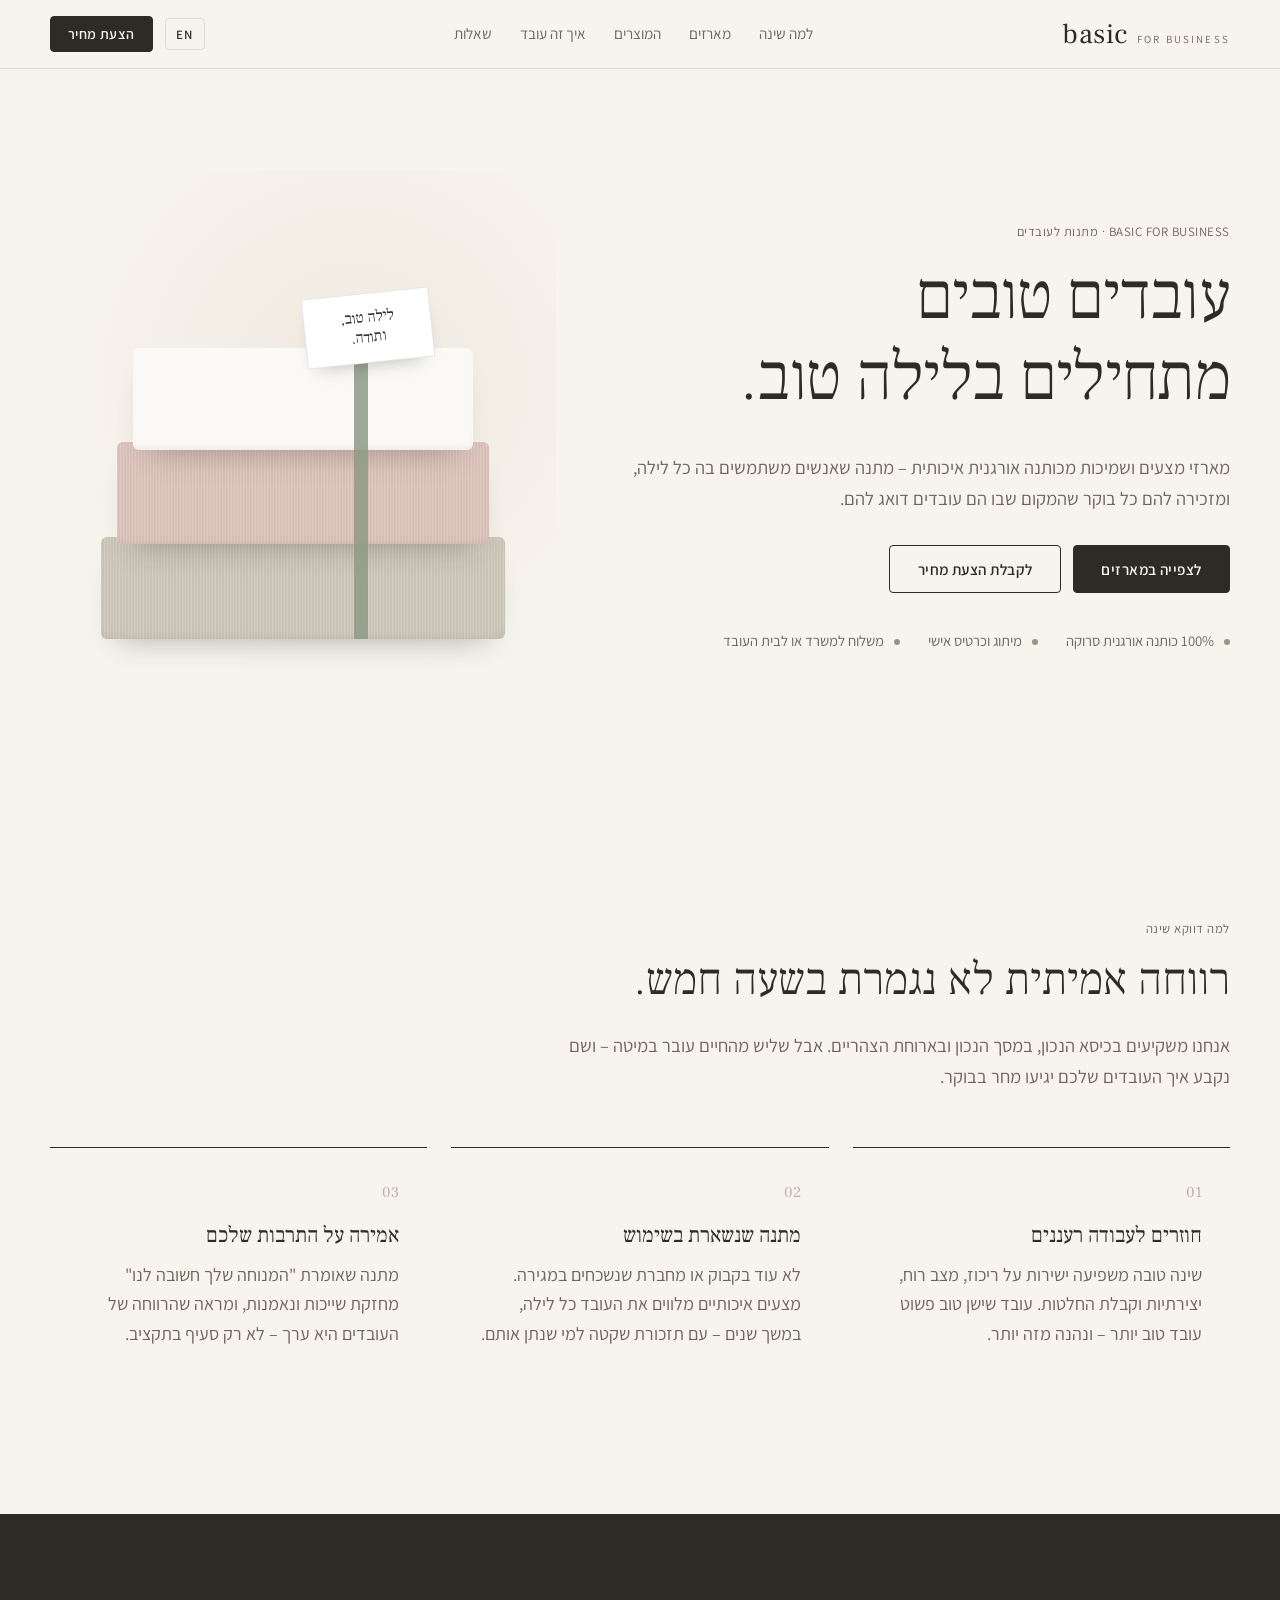
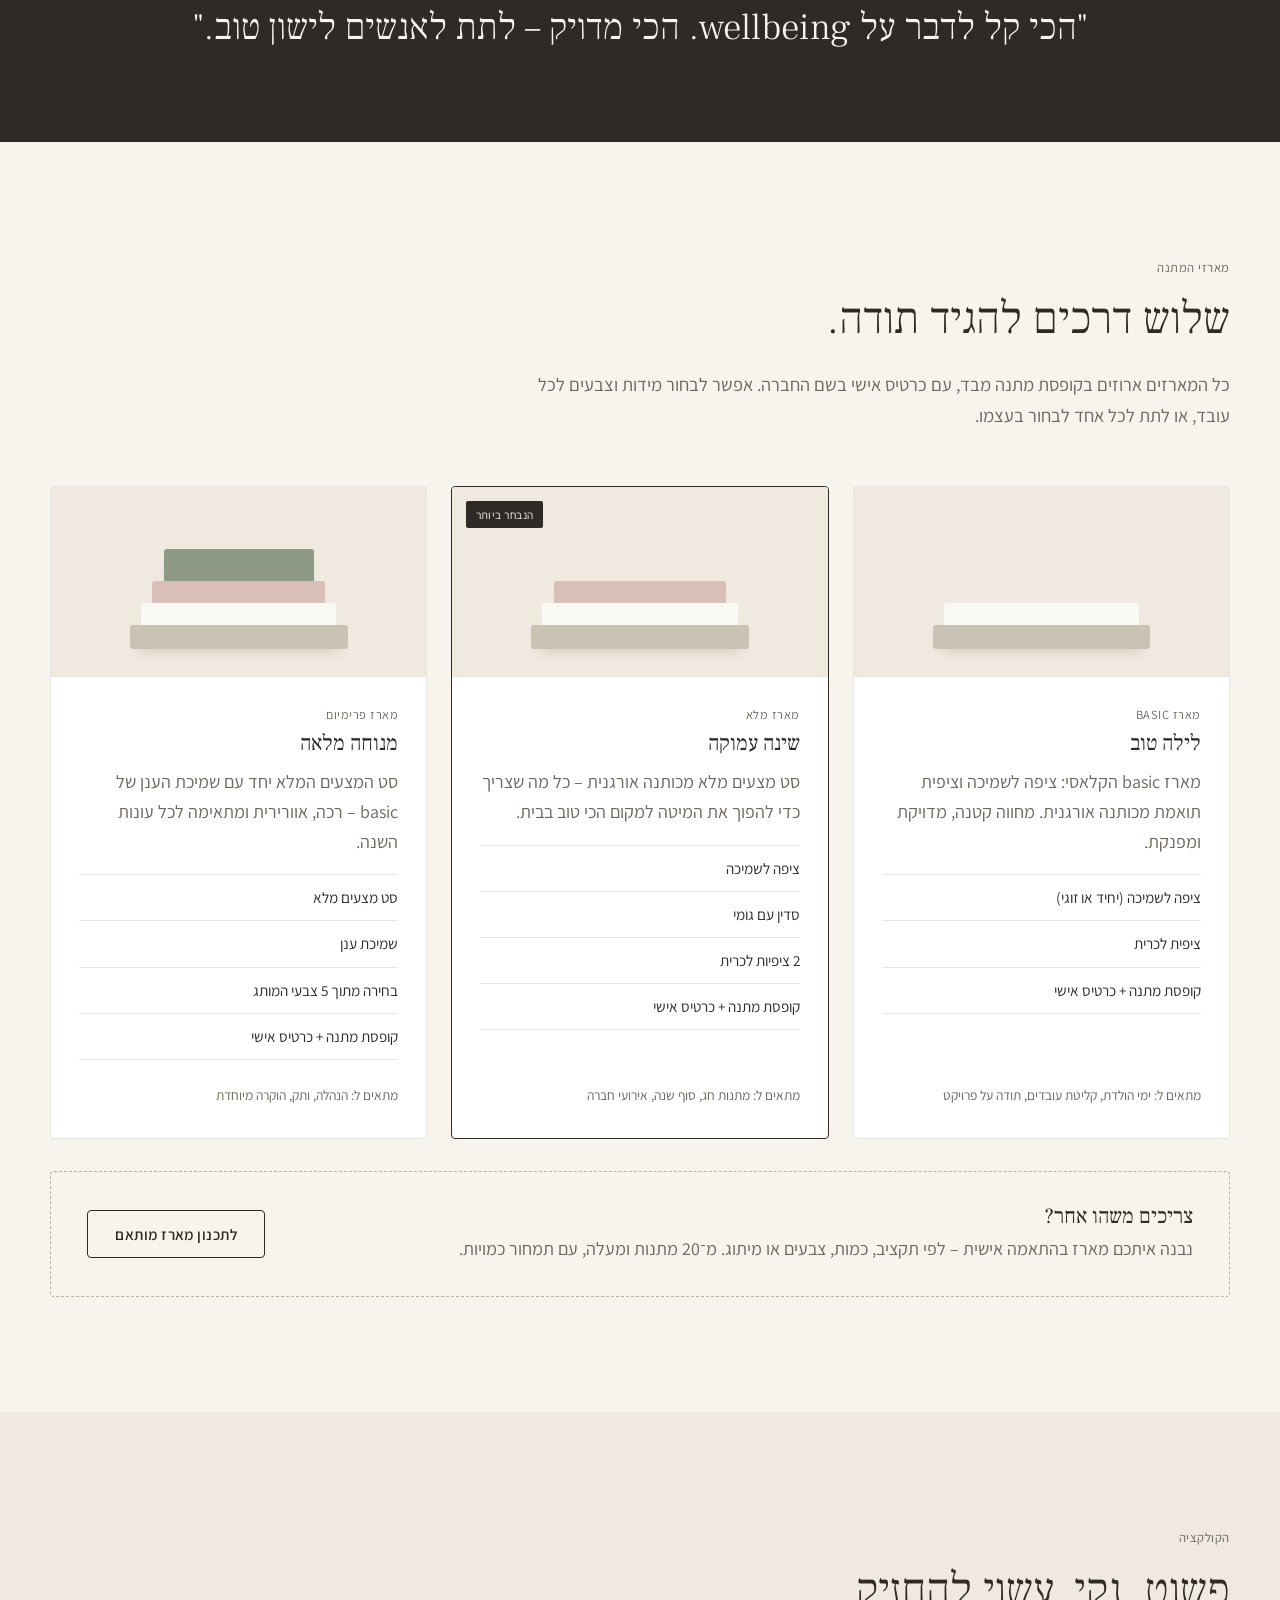
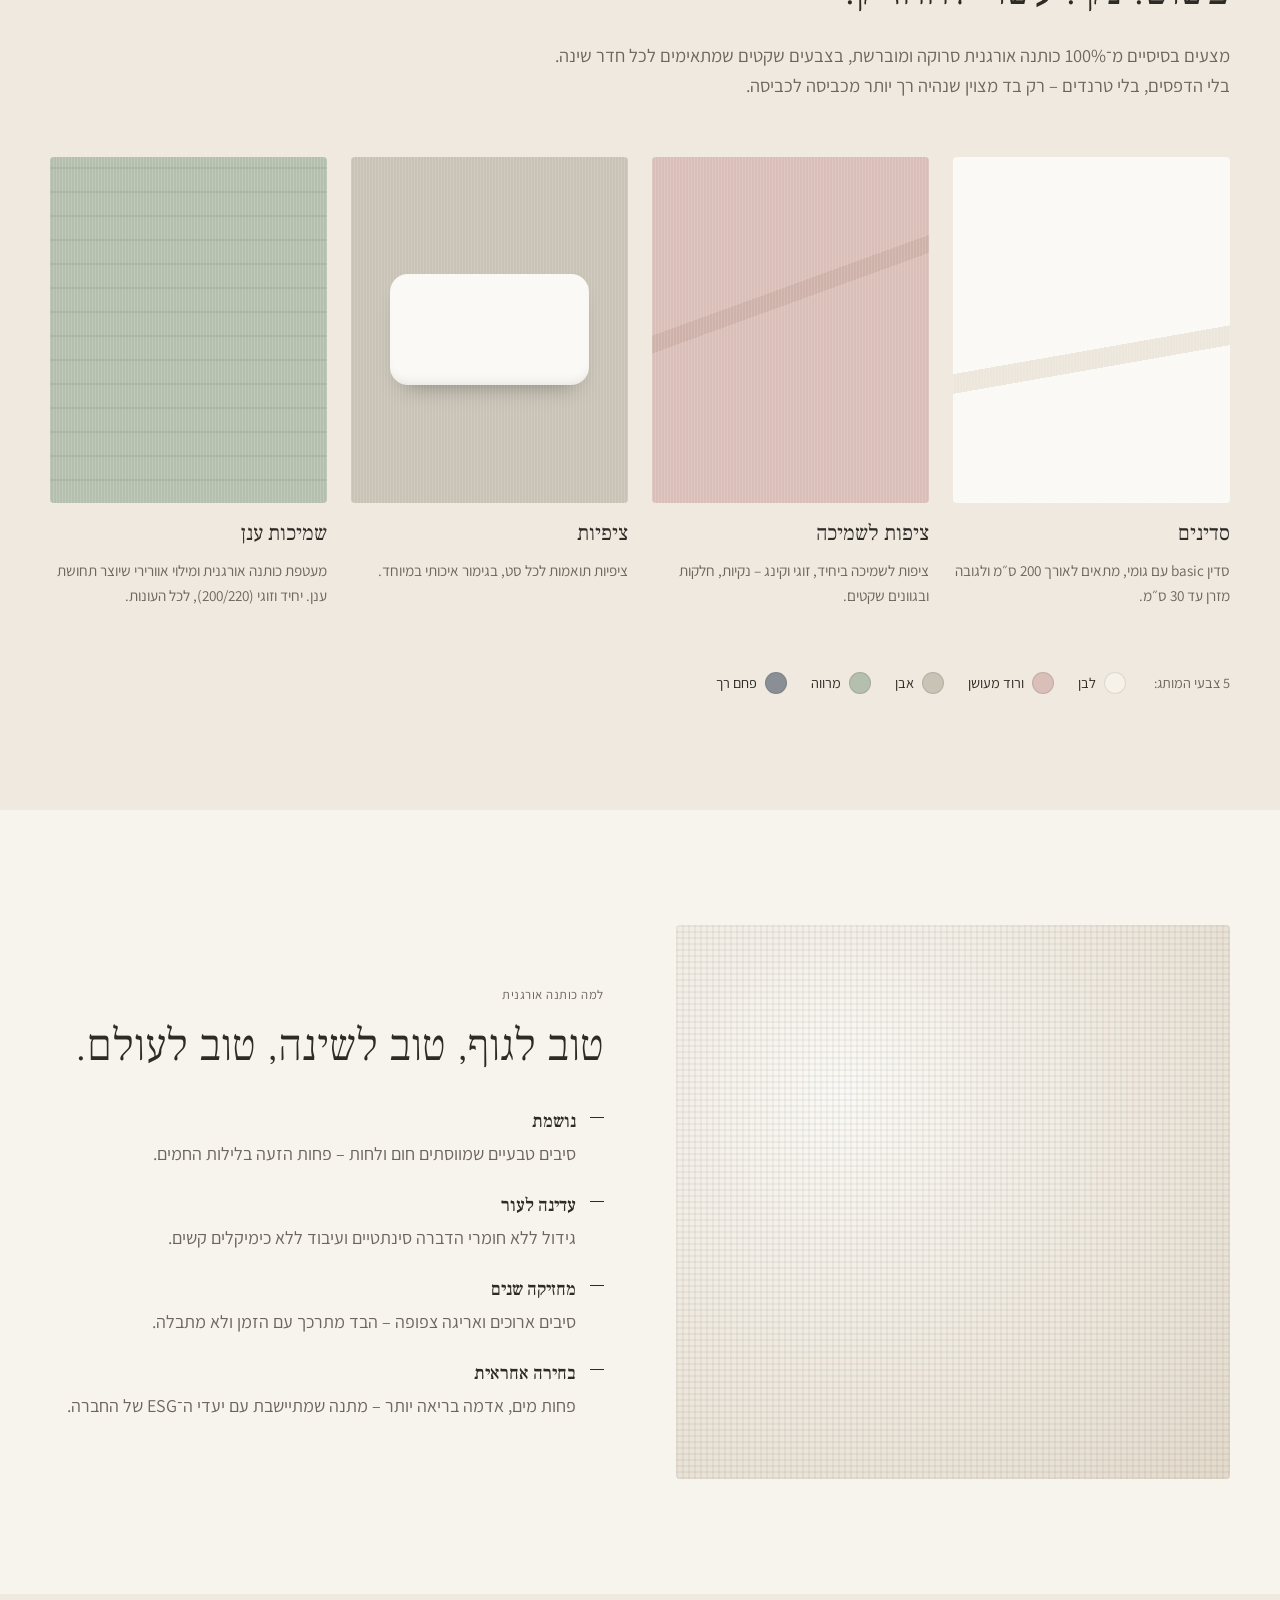
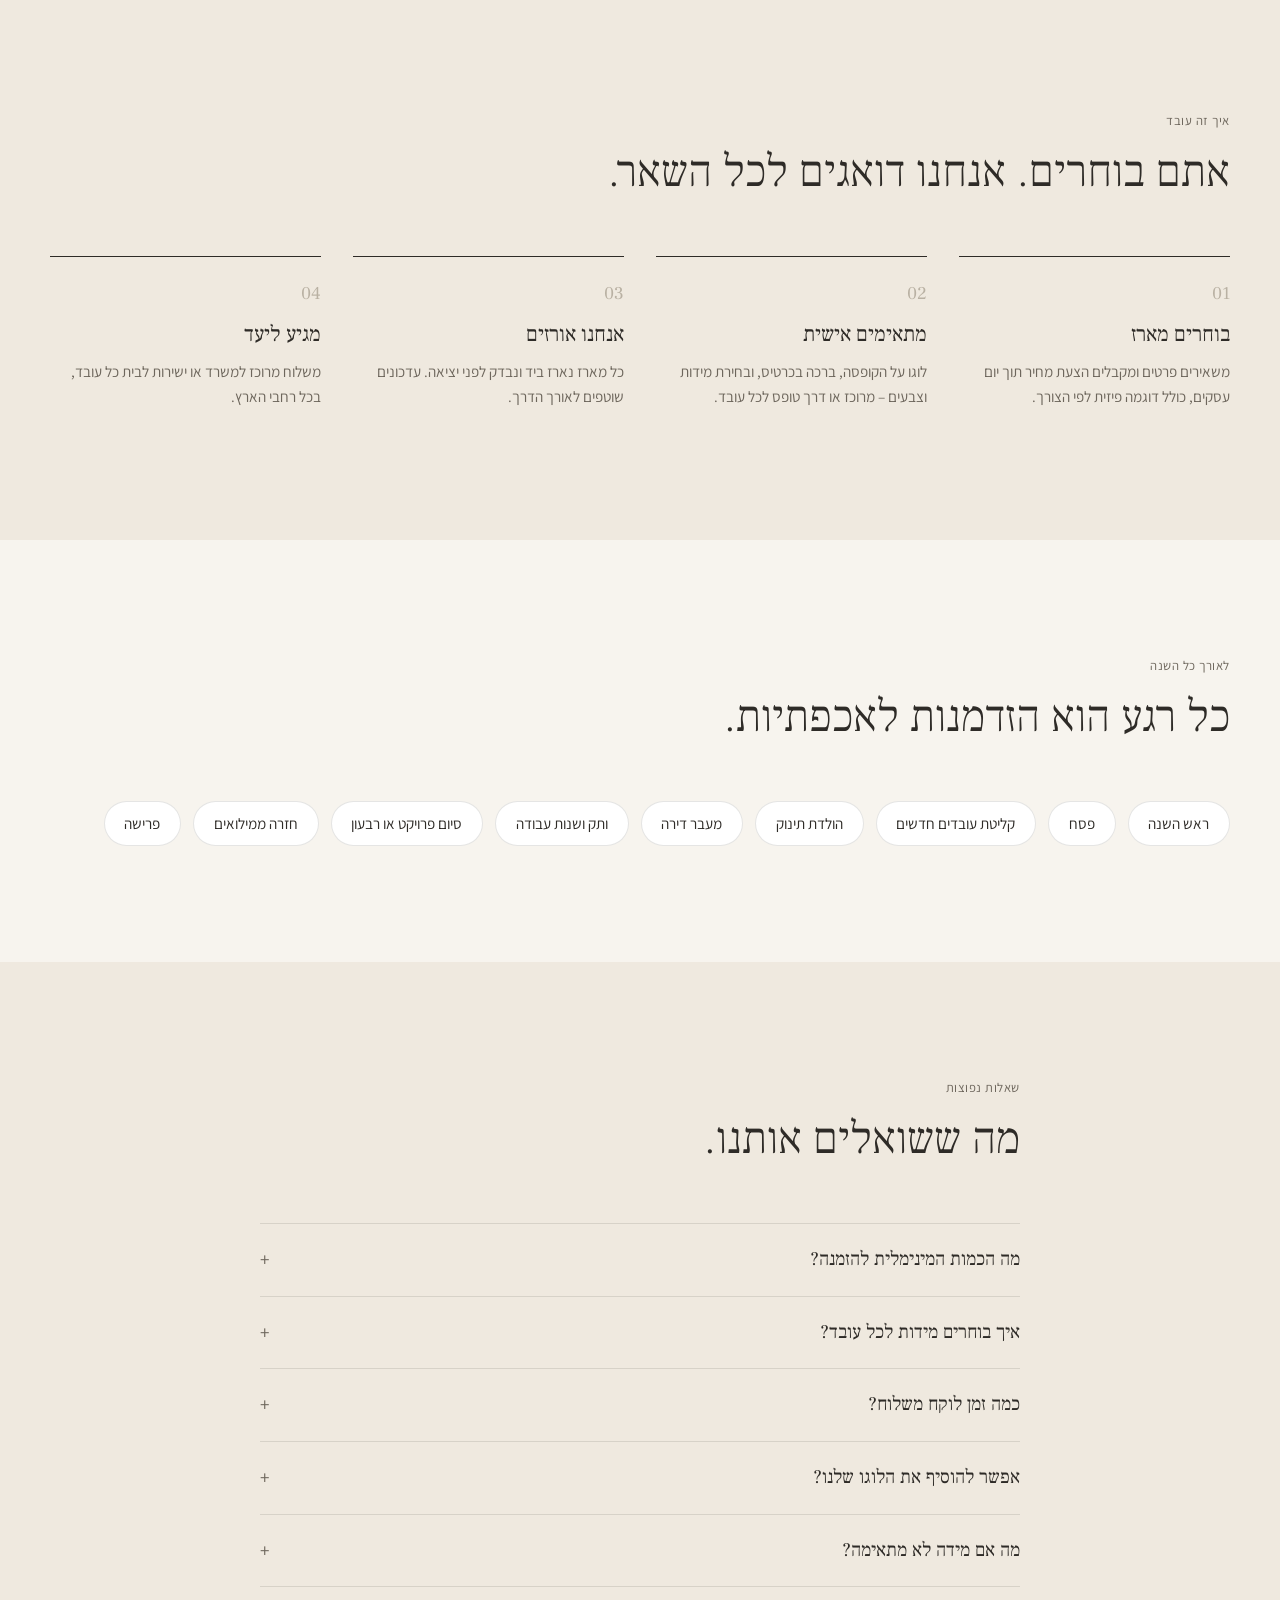
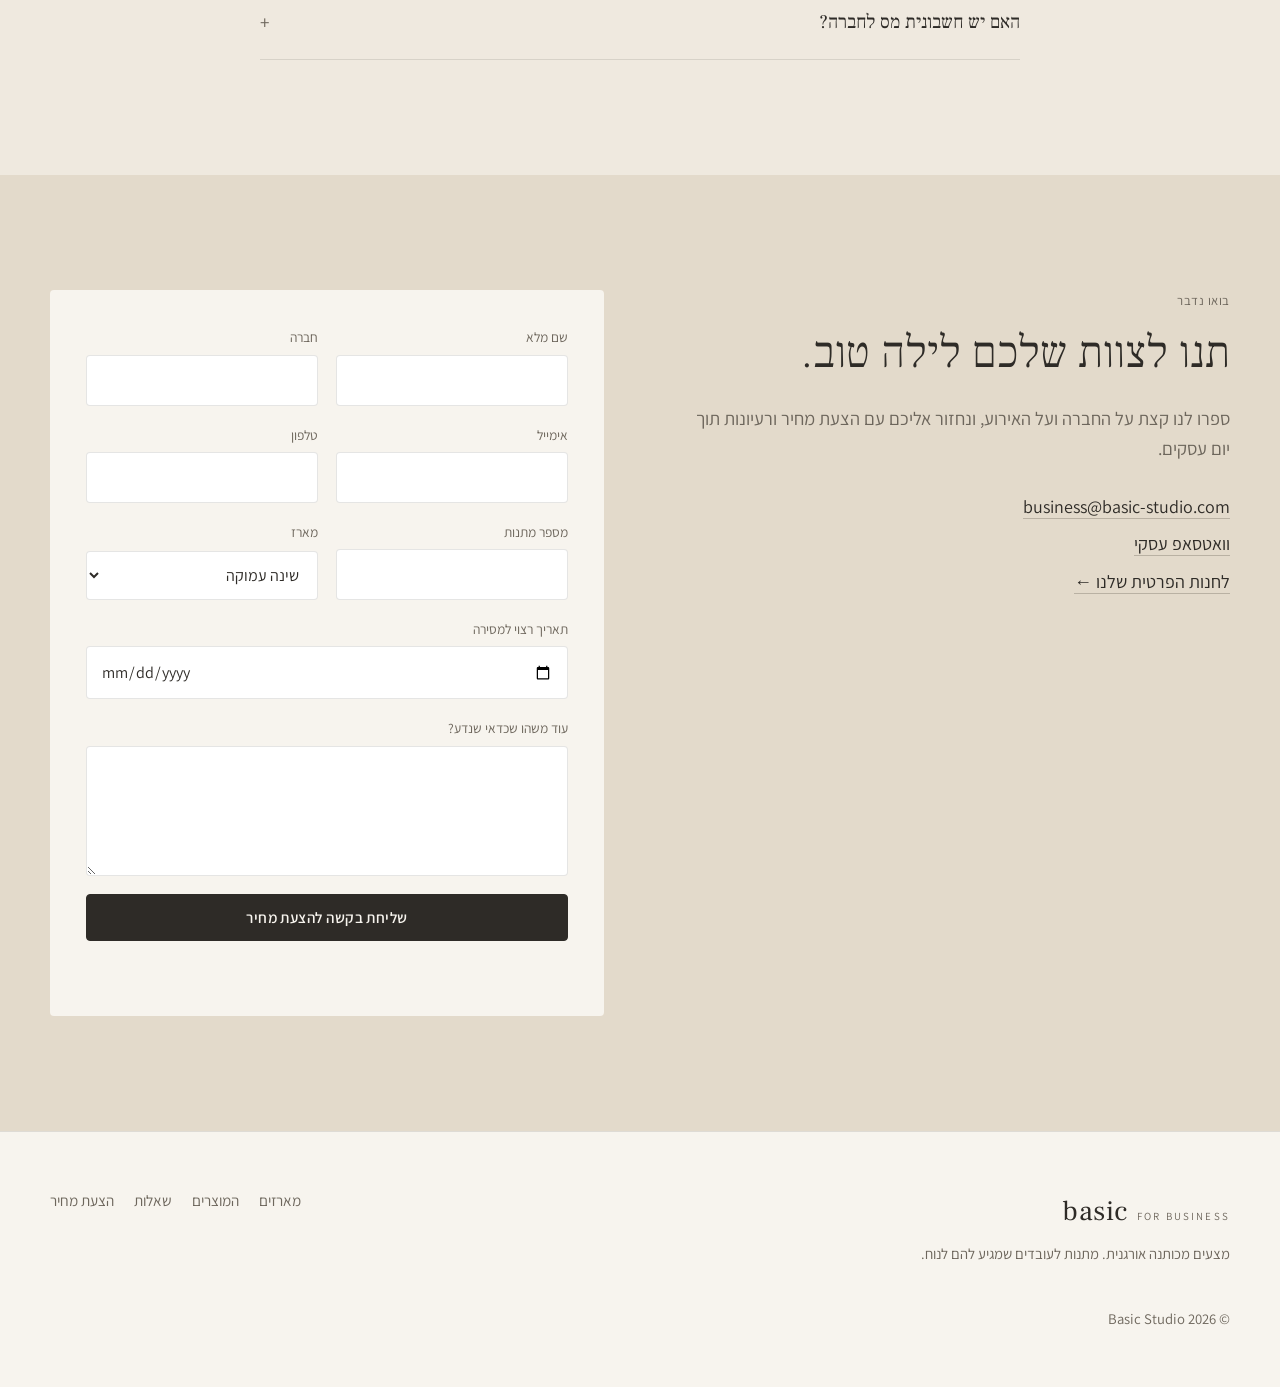
==== index.html @ 6a0ecd3e "Add bilingual B2B corporate gifting site for basic organic bedding Hebrew (RTL, default) and English" ====
<!doctype html>
<html lang="he" dir="rtl">
<head>
  <meta charset="utf-8">
  <meta name="viewport" content="width=device-width, initial-scale=1">
  <title>basic · מתנות שינה לעובדים</title>
  <meta name="description" content="מצעים ושמיכות מכותנה אורגנית איכותית – מארזי מתנה לחברות שרוצות עובדים ערניים, רגועים ומוקירים. משלוחים לכל הארץ.">
  <link rel="preconnect" href="https://fonts.googleapis.com">
  <link rel="preconnect" href="https://fonts.gstatic.com" crossorigin>
  <link href="https://fonts.googleapis.com/css2?family=Assistant:wght@300;400;600&family=Frank+Ruhl+Libre:wght@300;400;500&display=swap" rel="stylesheet">
  <link rel="stylesheet" href="assets/styles.css">
</head>
<body>

<header class="nav" id="top">
  <div class="wrap nav__inner">
    <a href="#top" class="logo">basic<span class="logo__sub">for business</span></a>
    <nav class="nav__links" aria-label="Main">
      <a href="#why" data-i18n="nav.why">למה שינה</a>
      <a href="#packages" data-i18n="nav.packages">מארזים</a>
      <a href="#collection" data-i18n="nav.collection">המוצרים</a>
      <a href="#how" data-i18n="nav.how">איך זה עובד</a>
      <a href="#faq" data-i18n="nav.faq">שאלות</a>
    </nav>
    <div class="nav__actions">
      <button class="lang" id="langToggle" type="button" aria-label="Switch language">EN</button>
      <a href="#quote" class="btn btn--small" data-i18n="nav.cta">הצעת מחיר</a>
    </div>
  </div>
</header>

<main>

  <!-- HERO -->
  <section class="hero">
    <div class="wrap hero__inner">
      <div class="hero__text">
        <p class="eyebrow" data-i18n="hero.eyebrow">basic for business · מתנות לעובדים</p>
        <h1 data-i18n="hero.title">עובדים טובים<br>מתחילים בלילה טוב.</h1>
        <p class="lead" data-i18n="hero.lead">מארזי מצעים ושמיכות מכותנה אורגנית איכותית – מתנה שאנשים משתמשים בה כל לילה, ומזכירה להם כל בוקר שהמקום שבו הם עובדים דואג להם.</p>
        <div class="hero__ctas">
          <a href="#packages" class="btn" data-i18n="hero.cta1">לצפייה במארזים</a>
          <a href="#quote" class="btn btn--ghost" data-i18n="hero.cta2">לקבלת הצעת מחיר</a>
        </div>
        <ul class="hero__facts">
          <li data-i18n="hero.f1">100% כותנה אורגנית סרוקה</li>
          <li data-i18n="hero.f2">מיתוג וכרטיס אישי</li>
          <li data-i18n="hero.f3">משלוח למשרד או לבית העובד</li>
        </ul>
      </div>
      <div class="hero__visual" aria-hidden="true">
        <div class="stack">
          <div class="fold fold--1"></div>
          <div class="fold fold--2"></div>
          <div class="fold fold--3"></div>
          <div class="ribbon"></div>
          <div class="tag"><span data-i18n="hero.tag">לילה טוב,<br>ותודה.</span></div>
        </div>
      </div>
    </div>
  </section>

  <!-- WHY SLEEP -->
  <section class="section" id="why">
    <div class="wrap">
      <div class="section__head">
        <p class="eyebrow" data-i18n="why.eyebrow">למה דווקא שינה</p>
        <h2 data-i18n="why.title">רווחה אמיתית לא נגמרת בשעה חמש.</h2>
        <p class="section__lead" data-i18n="why.lead">אנחנו משקיעים בכיסא הנכון, במסך הנכון ובארוחת הצהריים. אבל שליש מהחיים עובר במיטה – ושם נקבע איך העובדים שלכם יגיעו מחר בבוקר.</p>
      </div>
      <div class="cards cards--3">
        <article class="card">
          <span class="card__num">01</span>
          <h3 data-i18n="why.c1t">חוזרים לעבודה רעננים</h3>
          <p data-i18n="why.c1p">שינה טובה משפיעה ישירות על ריכוז, מצב רוח, יצירתיות וקבלת החלטות. עובד שישן טוב פשוט עובד טוב יותר – ונהנה מזה יותר.</p>
        </article>
        <article class="card">
          <span class="card__num">02</span>
          <h3 data-i18n="why.c2t">מתנה שנשארת בשימוש</h3>
          <p data-i18n="why.c2p">לא עוד בקבוק או מחברת שנשכחים במגירה. מצעים איכותיים מלווים את העובד כל לילה, במשך שנים – עם תזכורת שקטה למי שנתן אותם.</p>
        </article>
        <article class="card">
          <span class="card__num">03</span>
          <h3 data-i18n="why.c3t">אמירה על התרבות שלכם</h3>
          <p data-i18n="why.c3p">מתנה שאומרת "המנוחה שלך חשובה לנו" מחזקת שייכות ונאמנות, ומראה שהרווחה של העובדים היא ערך – לא רק סעיף בתקציב.</p>
        </article>
      </div>
    </div>
  </section>

  <!-- QUOTE BAND -->
  <section class="band">
    <div class="wrap band__inner">
      <p class="band__quote" data-i18n="band.quote">"הכי קל לדבר על wellbeing. הכי מדויק – לתת לאנשים לישון טוב."</p>
    </div>
  </section>

  <!-- PACKAGES -->
  <section class="section" id="packages">
    <div class="wrap">
      <div class="section__head">
        <p class="eyebrow" data-i18n="pk.eyebrow">מארזי המתנה</p>
        <h2 data-i18n="pk.title">שלוש דרכים להגיד תודה.</h2>
        <p class="section__lead" data-i18n="pk.lead">כל המארזים ארוזים בקופסת מתנה מבד, עם כרטיס אישי בשם החברה. אפשר לבחור מידות וצבעים לכל עובד, או לתת לכל אחד לבחור בעצמו.</p>
      </div>

      <div class="packages">
        <article class="pkg">
          <div class="pkg__visual pkg__visual--1" aria-hidden="true"><span></span><span></span></div>
          <div class="pkg__body">
            <p class="pkg__label" data-i18n="pk1.label">מארז basic</p>
            <h3 data-i18n="pk1.name">לילה טוב</h3>
            <p data-i18n="pk1.desc">מארז basic הקלאסי: ציפה לשמיכה וציפית תואמת מכותנה אורגנית. מחווה קטנה, מדויקת ומפנקת.</p>
            <ul class="pkg__list">
              <li data-i18n="pk1.i1">ציפה לשמיכה (יחיד או זוגי)</li>
              <li data-i18n="pk1.i2">ציפית לכרית</li>
              <li data-i18n="pk1.i3">קופסת מתנה + כרטיס אישי</li>
            </ul>
            <p class="pkg__for" data-i18n="pk1.for">מתאים ל: ימי הולדת, קליטת עובדים, תודה על פרויקט</p>
          </div>
        </article>

        <article class="pkg pkg--featured">
          <p class="pkg__badge" data-i18n="pk2.badge">הנבחר ביותר</p>
          <div class="pkg__visual pkg__visual--2" aria-hidden="true"><span></span><span></span><span></span></div>
          <div class="pkg__body">
            <p class="pkg__label" data-i18n="pk2.label">מארז מלא</p>
            <h3 data-i18n="pk2.name">שינה עמוקה</h3>
            <p data-i18n="pk2.desc">סט מצעים מלא מכותנה אורגנית – כל מה שצריך כדי להפוך את המיטה למקום הכי טוב בבית.</p>
            <ul class="pkg__list">
              <li data-i18n="pk2.i1">ציפה לשמיכה</li>
              <li data-i18n="pk2.i2">סדין עם גומי</li>
              <li data-i18n="pk2.i3">2 ציפיות לכרית</li>
              <li data-i18n="pk2.i4">קופסת מתנה + כרטיס אישי</li>
            </ul>
            <p class="pkg__for" data-i18n="pk2.for">מתאים ל: מתנות חג, סוף שנה, אירועי חברה</p>
          </div>
        </article>

        <article class="pkg">
          <div class="pkg__visual pkg__visual--3" aria-hidden="true"><span></span><span></span><span></span><span></span></div>
          <div class="pkg__body">
            <p class="pkg__label" data-i18n="pk3.label">מארז פרימיום</p>
            <h3 data-i18n="pk3.name">מנוחה מלאה</h3>
            <p data-i18n="pk3.desc">סט המצעים המלא יחד עם שמיכת הענן של basic – רכה, אוורירית ומתאימה לכל עונות השנה.</p>
            <ul class="pkg__list">
              <li data-i18n="pk3.i1">סט מצעים מלא</li>
              <li data-i18n="pk3.i2">שמיכת ענן</li>
              <li data-i18n="pk3.i3">בחירה מתוך 5 צבעי המותג</li>
              <li data-i18n="pk3.i4">קופסת מתנה + כרטיס אישי</li>
            </ul>
            <p class="pkg__for" data-i18n="pk3.for">מתאים ל: הנהלה, ותק, הוקרה מיוחדת</p>
          </div>
        </article>
      </div>

      <div class="custom">
        <div>
          <h3 data-i18n="custom.title">צריכים משהו אחר?</h3>
          <p data-i18n="custom.text">נבנה איתכם מארז בהתאמה אישית – לפי תקציב, כמות, צבעים או מיתוג. מ־20 מתנות ומעלה, עם תמחור כמויות.</p>
        </div>
        <a href="#quote" class="btn btn--ghost" data-i18n="custom.cta">לתכנון מארז מותאם</a>
      </div>
    </div>
  </section>

  <!-- COLLECTION -->
  <section class="section section--tint" id="collection">
    <div class="wrap">
      <div class="section__head">
        <p class="eyebrow" data-i18n="col.eyebrow">הקולקציה</p>
        <h2 data-i18n="col.title">פשוט. נקי. עשוי להחזיק.</h2>
        <p class="section__lead" data-i18n="col.lead">מצעים בסיסיים מ־100% כותנה אורגנית סרוקה ומוברשת, בצבעים שקטים שמתאימים לכל חדר שינה. בלי הדפסים, בלי טרנדים – רק בד מצוין שנהיה רך יותר מכביסה לכביסה.</p>
      </div>
      <div class="products">
        <article class="product">
          <div class="product__img product__img--sheet" aria-hidden="true"></div>
          <h3 data-i18n="col.p1t">סדינים</h3>
          <p data-i18n="col.p1p">סדין basic עם גומי, מתאים לאורך 200 ס״מ ולגובה מזרן עד 30 ס״מ.</p>
        </article>
        <article class="product">
          <div class="product__img product__img--duvet" aria-hidden="true"></div>
          <h3 data-i18n="col.p2t">ציפות לשמיכה</h3>
          <p data-i18n="col.p2p">ציפות לשמיכה ביחיד, זוגי וקינג – נקיות, חלקות ובגוונים שקטים.</p>
        </article>
        <article class="product">
          <div class="product__img product__img--pillow" aria-hidden="true"></div>
          <h3 data-i18n="col.p3t">ציפיות</h3>
          <p data-i18n="col.p3p">ציפיות תואמות לכל סט, בגימור איכותי במיוחד.</p>
        </article>
        <article class="product">
          <div class="product__img product__img--blanket" aria-hidden="true"></div>
          <h3 data-i18n="col.p4t">שמיכות ענן</h3>
          <p data-i18n="col.p4p">מעטפת כותנה אורגנית ומילוי אוורירי שיוצר תחושת ענן. יחיד וזוגי (200/220), לכל העונות.</p>
        </article>
      </div>
      <div class="swatches">
        <p data-i18n="col.colors">5 צבעי המותג:</p>
        <ul>
          <li><span style="--c:#f6f2ea"></span><em data-i18n="col.c1">לבן</em></li>
          <li><span style="--c:#d9bfb7"></span><em data-i18n="col.c2">ורוד מעושן</em></li>
          <li><span style="--c:#c9c3b6"></span><em data-i18n="col.c3">אבן</em></li>
          <li><span style="--c:#b5bfae"></span><em data-i18n="col.c4">מרווה</em></li>
          <li><span style="--c:#8a8f96"></span><em data-i18n="col.c5">פחם רך</em></li>
        </ul>
      </div>
    </div>
  </section>

  <!-- ORGANIC -->
  <section class="section" id="organic">
    <div class="wrap split">
      <div class="split__visual" aria-hidden="true">
        <div class="weave"></div>
      </div>
      <div>
        <p class="eyebrow" data-i18n="org.eyebrow">למה כותנה אורגנית</p>
        <h2 data-i18n="org.title">טוב לגוף, טוב לשינה, טוב לעולם.</h2>
        <ul class="ticks">
          <li><strong data-i18n="org.t1">נושמת</strong><span data-i18n="org.p1">סיבים טבעיים שמווסתים חום ולחות – פחות הזעה בלילות החמים.</span></li>
          <li><strong data-i18n="org.t2">עדינה לעור</strong><span data-i18n="org.p2">גידול ללא חומרי הדברה סינתטיים ועיבוד ללא כימיקלים קשים.</span></li>
          <li><strong data-i18n="org.t3">מחזיקה שנים</strong><span data-i18n="org.p3">סיבים ארוכים ואריגה צפופה – הבד מתרכך עם הזמן ולא מתבלה.</span></li>
          <li><strong data-i18n="org.t4">בחירה אחראית</strong><span data-i18n="org.p4">פחות מים, אדמה בריאה יותר – מתנה שמתיישבת עם יעדי ה־ESG של החברה.</span></li>
        </ul>
      </div>
    </div>
  </section>

  <!-- HOW IT WORKS -->
  <section class="section section--tint" id="how">
    <div class="wrap">
      <div class="section__head">
        <p class="eyebrow" data-i18n="how.eyebrow">איך זה עובד</p>
        <h2 data-i18n="how.title">אתם בוחרים. אנחנו דואגים לכל השאר.</h2>
      </div>
      <ol class="steps">
        <li>
          <h3 data-i18n="how.s1t">בוחרים מארז</h3>
          <p data-i18n="how.s1p">משאירים פרטים ומקבלים הצעת מחיר תוך יום עסקים, כולל דוגמה פיזית לפי הצורך.</p>
        </li>
        <li>
          <h3 data-i18n="how.s2t">מתאימים אישית</h3>
          <p data-i18n="how.s2p">לוגו על הקופסה, ברכה בכרטיס, ובחירת מידות וצבעים – מרוכז או דרך טופס לכל עובד.</p>
        </li>
        <li>
          <h3 data-i18n="how.s3t">אנחנו אורזים</h3>
          <p data-i18n="how.s3p">כל מארז נארז ביד ונבדק לפני יציאה. עדכונים שוטפים לאורך הדרך.</p>
        </li>
        <li>
          <h3 data-i18n="how.s4t">מגיע ליעד</h3>
          <p data-i18n="how.s4p">משלוח מרוכז למשרד או ישירות לבית כל עובד, בכל רחבי הארץ.</p>
        </li>
      </ol>
    </div>
  </section>

  <!-- OCCASIONS -->
  <section class="section" id="occasions">
    <div class="wrap">
      <div class="section__head">
        <p class="eyebrow" data-i18n="occ.eyebrow">לאורך כל השנה</p>
        <h2 data-i18n="occ.title">כל רגע הוא הזדמנות לאכפתיות.</h2>
      </div>
      <ul class="chips">
        <li data-i18n="occ.1">ראש השנה</li>
        <li data-i18n="occ.2">פסח</li>
        <li data-i18n="occ.3">קליטת עובדים חדשים</li>
        <li data-i18n="occ.4">הולדת תינוק</li>
        <li data-i18n="occ.5">מעבר דירה</li>
        <li data-i18n="occ.6">ותק ושנות עבודה</li>
        <li data-i18n="occ.7">סיום פרויקט או רבעון</li>
        <li data-i18n="occ.8">חזרה ממילואים</li>
        <li data-i18n="occ.9">פרישה</li>
      </ul>
    </div>
  </section>

  <!-- FAQ -->
  <section class="section section--tint" id="faq">
    <div class="wrap wrap--narrow">
      <div class="section__head">
        <p class="eyebrow" data-i18n="faq.eyebrow">שאלות נפוצות</p>
        <h2 data-i18n="faq.title">מה ששואלים אותנו.</h2>
      </div>
      <details>
        <summary data-i18n="faq.q1">מה הכמות המינימלית להזמנה?</summary>
        <p data-i18n="faq.a1">מארזים מוכנים ניתן להזמין מ־10 יחידות. מארזים בהתאמה אישית ותמחור כמויות – מ־20 יחידות.</p>
      </details>
      <details>
        <summary data-i18n="faq.q2">איך בוחרים מידות לכל עובד?</summary>
        <p data-i18n="faq.a2">אפשר לבחור מידה אחת לכולם, לשלוח לנו רשימה, או שנשלח לכל עובד קישור אישי לבחירת מידה וצבע – בלי שתצטרכו לנהל את זה.</p>
      </details>
      <details>
        <summary data-i18n="faq.q3">כמה זמן לוקח משלוח?</summary>
        <p data-i18n="faq.a3">מארזים מהמלאי יוצאים תוך 5–10 ימי עסקים. לקראת חגים מומלץ להזמין לפחות 3–4 שבועות מראש.</p>
      </details>
      <details>
        <summary data-i18n="faq.q4">אפשר להוסיף את הלוגו שלנו?</summary>
        <p data-i18n="faq.a4">כן. הלוגו מוטבע על קופסת המתנה ועל הכרטיס. המוצרים עצמם נשארים נקיים – כך שהעובדים ישמחו להשתמש בהם בבית.</p>
      </details>
      <details>
        <summary data-i18n="faq.q5">מה אם מידה לא מתאימה?</summary>
        <p data-i18n="faq.a5">כל עובד יכול להחליף מידה או צבע תוך 30 יום, ישירות מולנו.</p>
      </details>
      <details>
        <summary data-i18n="faq.q6">האם יש חשבונית מס לחברה?</summary>
        <p data-i18n="faq.a6">כמובן. אנחנו עובדים מול חברות עם הצעת מחיר מסודרת, הזמנת רכש וחשבונית מס.</p>
      </details>
    </div>
  </section>

  <!-- QUOTE FORM -->
  <section class="section quote" id="quote">
    <div class="wrap split split--form">
      <div>
        <p class="eyebrow" data-i18n="q.eyebrow">בואו נדבר</p>
        <h2 data-i18n="q.title">תנו לצוות שלכם לילה טוב.</h2>
        <p class="section__lead" data-i18n="q.lead">ספרו לנו קצת על החברה ועל האירוע, ונחזור אליכם עם הצעת מחיר ורעיונות תוך יום עסקים.</p>
        <ul class="contact">
          <li><a href="mailto:business@basic-studio.com">business@basic-studio.com</a></li>
          <li><a href="https://wa.me/972500000000" target="_blank" rel="noopener" data-i18n="q.whatsapp">וואטסאפ עסקי</a></li>
          <li><a href="https://www.basic-studio.com" target="_blank" rel="noopener" data-i18n="q.shop">לחנות הפרטית שלנו ←</a></li>
        </ul>
      </div>
      <form class="form" id="quoteForm" novalidate>
        <div class="form__row">
          <label><span data-i18n="q.name">שם מלא</span><input name="name" required autocomplete="name"></label>
          <label><span data-i18n="q.company">חברה</span><input name="company" required autocomplete="organization"></label>
        </div>
        <div class="form__row">
          <label><span data-i18n="q.email">אימייל</span><input name="email" type="email" required autocomplete="email" dir="ltr"></label>
          <label><span data-i18n="q.phone">טלפון</span><input name="phone" type="tel" autocomplete="tel" dir="ltr"></label>
        </div>
        <div class="form__row">
          <label><span data-i18n="q.qty">מספר מתנות</span><input name="quantity" type="number" min="1" inputmode="numeric"></label>
          <label><span data-i18n="q.pkg">מארז</span>
            <select name="package">
              <option value="good-night" data-i18n="q.o1">לילה טוב</option>
              <option value="deep-sleep" data-i18n="q.o2" selected>שינה עמוקה</option>
              <option value="full-rest" data-i18n="q.o3">מנוחה מלאה</option>
              <option value="custom" data-i18n="q.o4">בהתאמה אישית</option>
              <option value="unsure" data-i18n="q.o5">עוד לא בטוחים</option>
            </select>
          </label>
        </div>
        <label><span data-i18n="q.date">תאריך רצוי למסירה</span><input name="date" type="date"></label>
        <label><span data-i18n="q.msg">עוד משהו שכדאי שנדע?</span><textarea name="message" rows="4"></textarea></label>
        <button class="btn btn--full" type="submit" data-i18n="q.submit">שליחת בקשה להצעת מחיר</button>
        <p class="form__note" id="formNote" role="status" aria-live="polite"></p>
      </form>
    </div>
  </section>

</main>

<footer class="footer">
  <div class="wrap footer__inner">
    <div>
      <a href="#top" class="logo">basic<span class="logo__sub">for business</span></a>
      <p data-i18n="f.tag">מצעים מכותנה אורגנית. מתנות לעובדים שמגיע להם לנוח.</p>
    </div>
    <div class="footer__links">
      <a href="#packages" data-i18n="nav.packages">מארזים</a>
      <a href="#collection" data-i18n="nav.collection">המוצרים</a>
      <a href="#faq" data-i18n="nav.faq">שאלות</a>
      <a href="#quote" data-i18n="nav.cta">הצעת מחיר</a>
    </div>
    <p class="footer__copy">© <span id="year"></span> Basic Studio</p>
  </div>
</footer>

<script src="assets/script.js"></script>
</body>
</html>
---- assets/styles.css ----
:root {
  --paper: #f7f4ee;
  --linen: #efe9df;
  --sand: #e3dacb;
  --stone: #b9b1a3;
  --ink: #2e2b27;
  --muted: #6d665c;
  --sage: #8e9a86;
  --blush: #d9bfb7;
  --line: rgba(46, 43, 39, .12);
  --radius: 4px;
  --serif: "Frank Ruhl Libre", Georgia, serif;
  --sans: "Assistant", "Helvetica Neue", Arial, sans-serif;
}

*, *::before, *::after { box-sizing: border-box; }
html { scroll-behavior: smooth; scroll-padding-top: 80px; }
body {
  margin: 0;
  background: var(--paper);
  color: var(--ink);
  font-family: var(--sans);
  font-size: 18px;
  line-height: 1.65;
  font-weight: 400;
  -webkit-font-smoothing: antialiased;
}
img { max-width: 100%; display: block; }
a { color: inherit; }
h1, h2, h3 { font-family: var(--serif); font-weight: 400; line-height: 1.2; margin: 0 0 .5em; }
h1 { font-size: clamp(2.4rem, 5.5vw, 4.2rem); font-weight: 300; letter-spacing: -.01em; }
h2 { font-size: clamp(1.9rem, 3.6vw, 2.8rem); font-weight: 300; }
h3 { font-size: 1.35rem; }
p { margin: 0 0 1em; }

.wrap { width: min(1180px, 100% - 32px); margin-inline: auto; }
.wrap--narrow { width: min(760px, 100% - 32px); }

.eyebrow {
  font-size: .8rem;
  letter-spacing: .18em;
  text-transform: uppercase;
  color: var(--muted);
  margin-bottom: 1.2em;
}
.lead, .section__lead { font-size: 1.15rem; color: var(--muted); max-width: 38em; }

/* Buttons */
.btn {
  display: inline-block;
  background: var(--ink);
  color: var(--paper);
  text-decoration: none;
  padding: .85em 1.8em;
  border: 1px solid var(--ink);
  border-radius: var(--radius);
  font: 600 .95rem var(--sans);
  letter-spacing: .03em;
  cursor: pointer;
  transition: background .2s, color .2s;
}
.btn:hover { background: transparent; color: var(--ink); }
.btn--ghost { background: transparent; color: var(--ink); }
.btn--ghost:hover { background: var(--ink); color: var(--paper); }
.btn--small { padding: .55em 1.2em; font-size: .88rem; }
.btn--full { width: 100%; }

/* Nav */
.nav {
  position: sticky; top: 0; z-index: 10;
  background: rgba(247, 244, 238, .92);
  backdrop-filter: blur(8px);
  border-bottom: 1px solid var(--line);
}
.nav__inner { display: flex; align-items: center; justify-content: space-between; gap: 24px; height: 68px; }
.logo {
  font-family: var(--serif);
  font-size: 1.75rem;
  text-decoration: none;
  letter-spacing: .02em;
  display: inline-flex; align-items: baseline; gap: 8px;
  direction: ltr;
}
.logo__sub { font-family: var(--sans); font-size: .68rem; letter-spacing: .2em; text-transform: uppercase; color: var(--muted); }
.nav__links { display: flex; gap: 28px; }
.nav__links a { text-decoration: none; font-size: .95rem; color: var(--muted); }
.nav__links a:hover { color: var(--ink); }
.nav__actions { display: flex; align-items: center; gap: 12px; }
.lang {
  background: none; border: 1px solid var(--line); border-radius: var(--radius);
  font: 600 .8rem var(--sans); letter-spacing: .1em;
  padding: .5em .8em; cursor: pointer; color: var(--ink);
}
.lang:hover { border-color: var(--ink); }

/* Hero */
.hero { padding: clamp(48px, 8vw, 110px) 0 clamp(56px, 8vw, 100px); }
.hero__inner { display: grid; grid-template-columns: 1.1fr .9fr; gap: 56px; align-items: center; }
.hero__ctas { display: flex; flex-wrap: wrap; gap: 12px; margin: 32px 0 36px; }
.hero__facts { list-style: none; padding: 0; margin: 0; display: flex; flex-wrap: wrap; gap: 10px 28px; font-size: .92rem; color: var(--muted); }
.hero__facts li::before { content: ""; display: inline-block; width: 6px; height: 6px; border-radius: 50%; background: var(--sage); margin-inline-end: 10px; vertical-align: middle; }

.hero__visual { position: relative; aspect-ratio: 1 / 1.05; }
.hero__visual::before {
  content: ""; position: absolute; inset: 0;
  background: radial-gradient(circle at 60% 40%, var(--linen), transparent 70%);
}
.stack { position: absolute; inset: 14% 10% 12%; }
.fold {
  position: absolute; inset-inline: 0; height: 26%;
  border-radius: 6px;
  box-shadow: 0 18px 30px -18px rgba(46, 43, 39, .35), inset 0 -6px 12px -8px rgba(0, 0, 0, .12);
  background-image: repeating-linear-gradient(90deg, rgba(255,255,255,.18) 0 1px, transparent 1px 3px);
}
.fold--1 { bottom: 0; background-color: #c9c3b6; }
.fold--2 { bottom: 24%; background-color: var(--blush); inset-inline: 4%; }
.fold--3 { bottom: 48%; background-color: #fbf9f5; inset-inline: 8%; }
.ribbon { position: absolute; top: 26%; bottom: 0; inset-inline-start: 34%; width: 14px; background: var(--sage); opacity: .85; }
.tag {
  position: absolute; top: 12%; inset-inline-start: calc(34% - 64px);
  width: 128px; padding: 14px 12px;
  background: #fff; border: 1px solid var(--line);
  font-family: var(--serif); font-size: .95rem; text-align: center; line-height: 1.3;
  transform: rotate(-6deg);
  box-shadow: 0 10px 20px -12px rgba(0,0,0,.3);
}

/* Sections */
.section { padding: clamp(64px, 9vw, 120px) 0; }
.section--tint { background: var(--linen); }
.section__head { margin-bottom: 56px; max-width: 760px; }

.cards { display: grid; gap: 24px; }
.cards--3 { grid-template-columns: repeat(3, 1fr); }
.card { padding: 32px 28px; border-top: 1px solid var(--ink); }
.card__num { font-family: var(--serif); font-size: .95rem; color: var(--stone); display: block; margin-bottom: 18px; }
.card p { color: var(--muted); }

.band { background: var(--ink); color: var(--paper); padding: clamp(56px, 7vw, 88px) 0; }
.band__quote { font-family: var(--serif); font-weight: 300; font-size: clamp(1.5rem, 3vw, 2.3rem); text-align: center; max-width: 900px; margin: 0 auto; line-height: 1.4; }

/* Packages */
.packages { display: grid; grid-template-columns: repeat(3, 1fr); gap: 24px; align-items: stretch; }
.pkg { position: relative; background: #fff; border: 1px solid var(--line); border-radius: var(--radius); display: flex; flex-direction: column; overflow: hidden; }
.pkg--featured { border-color: var(--ink); }
.pkg__badge {
  position: absolute; top: 14px; inset-inline-end: 14px; z-index: 1;
  background: var(--ink); color: var(--paper);
  font-size: .72rem; letter-spacing: .12em; text-transform: uppercase;
  padding: .35em .8em; border-radius: 2px; margin: 0;
}
.pkg__visual { height: 190px; background: var(--linen); display: flex; flex-direction: column-reverse; align-items: center; justify-content: flex-start; padding-bottom: 28px; }
.pkg__visual span {
  display: block; height: 24px; border-radius: 3px; margin-top: -2px;
  box-shadow: 0 8px 14px -10px rgba(0,0,0,.4);
}
.pkg__visual span:nth-child(1) { width: 58%; background: #c9c3b6; }
.pkg__visual span:nth-child(2) { width: 52%; background: #fbf9f5; }
.pkg__visual span:nth-child(3) { width: 46%; background: var(--blush); }
.pkg__visual span:nth-child(4) { width: 40%; background: var(--sage); height: 34px; }
.pkg__body { padding: 28px 28px 32px; display: flex; flex-direction: column; flex: 1; }
.pkg__label { font-size: .78rem; letter-spacing: .16em; text-transform: uppercase; color: var(--muted); margin-bottom: .4em; }
.pkg__body > p:not(.pkg__label):not(.pkg__for) { color: var(--muted); }
.pkg__list { list-style: none; padding: 0; margin: 0 0 24px; border-top: 1px solid var(--line); }
.pkg__list li { padding: 10px 0; border-bottom: 1px solid var(--line); font-size: .95rem; }
.pkg__for { margin-top: auto; font-size: .85rem; color: var(--muted); margin-bottom: 0; }

.custom {
  margin-top: 32px; padding: 32px 36px;
  border: 1px dashed var(--stone); border-radius: var(--radius);
  display: flex; align-items: center; justify-content: space-between; gap: 24px;
}
.custom h3 { margin-bottom: .2em; }
.custom p { margin: 0; color: var(--muted); }

/* Collection */
.products { display: grid; grid-template-columns: repeat(4, 1fr); gap: 24px; }
.product__img { aspect-ratio: 4 / 5; border-radius: var(--radius); margin-bottom: 18px; position: relative; overflow: hidden; }
.product__img::after {
  content: ""; position: absolute; inset: 0;
  background-image: repeating-linear-gradient(90deg, rgba(255,255,255,.14) 0 1px, transparent 1px 3px);
}
.product__img--sheet { background: linear-gradient(170deg, #fbf9f5 0 55%, #ece6db 55% 60%, #fbf9f5 60%); }
.product__img--duvet { background: linear-gradient(160deg, var(--blush) 0 40%, #ceb2aa 40% 44%, var(--blush) 44%); }
.product__img--pillow { background: #c9c3b6; }
.product__img--pillow::before {
  content: ""; position: absolute; inset: 34% 14%; z-index: 1;
  background: #fbf9f5; border-radius: 18px;
  box-shadow: 0 14px 22px -14px rgba(0,0,0,.35), inset 0 -8px 14px -10px rgba(0,0,0,.15);
}
.product__img--blanket { background: repeating-linear-gradient(0deg, #b5bfae 0 22px, #a9b4a2 22px 24px); }
.product p { color: var(--muted); font-size: .95rem; }

.swatches { margin-top: 48px; display: flex; flex-wrap: wrap; align-items: center; gap: 12px 28px; }
.swatches p { margin: 0; font-size: .9rem; color: var(--muted); }
.swatches ul { list-style: none; padding: 0; margin: 0; display: flex; flex-wrap: wrap; gap: 12px 24px; }
.swatches li { display: flex; align-items: center; gap: 8px; font-size: .9rem; }
.swatches span { width: 22px; height: 22px; border-radius: 50%; background: var(--c); border: 1px solid var(--line); }
.swatches em { font-style: normal; }

/* Split */
.split { display: grid; grid-template-columns: 1fr 1fr; gap: 72px; align-items: center; }
.split__visual { aspect-ratio: 1; border-radius: var(--radius); overflow: hidden; }
.weave {
  width: 100%; height: 100%;
  background:
    repeating-linear-gradient(0deg, rgba(46,43,39,.05) 0 2px, transparent 2px 6px),
    repeating-linear-gradient(90deg, rgba(46,43,39,.05) 0 2px, transparent 2px 6px),
    radial-gradient(circle at 30% 30%, #fbf9f5, var(--sand));
}
.ticks { list-style: none; padding: 0; margin: 32px 0 0; display: grid; gap: 22px; }
.ticks li { display: grid; gap: 2px; padding-inline-start: 28px; position: relative; }
.ticks li::before { content: ""; position: absolute; inset-inline-start: 0; top: .6em; width: 14px; height: 1px; background: var(--ink); }
.ticks strong { font-family: var(--serif); font-weight: 500; font-size: 1.15rem; }
.ticks span { color: var(--muted); }

/* Steps */
.steps { list-style: none; padding: 0; margin: 0; display: grid; grid-template-columns: repeat(4, 1fr); gap: 32px; counter-reset: s; }
.steps li { counter-increment: s; border-top: 1px solid var(--ink); padding-top: 22px; }
.steps li::before { content: "0" counter(s); font-family: var(--serif); color: var(--stone); display: block; margin-bottom: 14px; }
.steps p { color: var(--muted); font-size: .95rem; }

/* Occasions */
.chips { list-style: none; padding: 0; margin: 0; display: flex; flex-wrap: wrap; gap: 12px; }
.chips li { border: 1px solid var(--line); background: #fff; padding: .6em 1.3em; border-radius: 999px; font-size: .95rem; }

/* FAQ */
details { border-bottom: 1px solid var(--line); padding: 20px 0; }
details:first-of-type { border-top: 1px solid var(--line); }
summary { cursor: pointer; list-style: none; font-family: var(--serif); font-size: 1.2rem; display: flex; justify-content: space-between; gap: 16px; }
summary::-webkit-details-marker { display: none; }
summary::after { content: "+"; font-family: var(--sans); color: var(--muted); transition: transform .2s; }
details[open] summary::after { transform: rotate(45deg); }
details p { color: var(--muted); margin: 14px 0 0; }

/* Quote */
.quote { background: var(--sand); }
.split--form { align-items: start; }
.contact { list-style: none; padding: 0; margin: 28px 0 0; display: grid; gap: 8px; }
.contact a { text-decoration: none; border-bottom: 1px solid var(--stone); }
.form { background: var(--paper); padding: 36px; border-radius: var(--radius); display: grid; gap: 18px; }
.form__row { display: grid; grid-template-columns: 1fr 1fr; gap: 18px; }
.form label { display: grid; gap: 6px; font-size: .85rem; color: var(--muted); }
.form input, .form select, .form textarea {
  font: inherit; font-size: 1rem; color: var(--ink);
  background: #fff; border: 1px solid var(--line); border-radius: var(--radius);
  padding: .7em .85em; width: 100%;
}
.form input:focus, .form select:focus, .form textarea:focus { outline: 2px solid var(--sage); outline-offset: 1px; }
.form .is-invalid { border-color: #b4574b; }
.form__note { margin: 0; font-size: .92rem; min-height: 1.4em; }

/* Footer */
.footer { padding: 56px 0; border-top: 1px solid var(--line); }
.footer__inner { display: flex; flex-wrap: wrap; justify-content: space-between; gap: 32px; align-items: flex-start; }
.footer p { color: var(--muted); font-size: .92rem; margin: 8px 0 0; }
.footer__links { display: flex; flex-wrap: wrap; gap: 20px; }
.footer__links a { text-decoration: none; color: var(--muted); font-size: .95rem; }
.footer__copy { width: 100%; }

/* Hebrew doesn't take wide tracking well */
html[lang="he"] .eyebrow, html[lang="he"] .pkg__label, html[lang="he"] .pkg__badge { letter-spacing: .04em; }

/* English (LTR) tweaks */
html[lang="en"] h1 { letter-spacing: -.02em; }

/* Responsive */
@media (max-width: 1000px) {
  .nav__links { display: none; }
  .hero__inner, .split { grid-template-columns: 1fr; gap: 40px; }
  .hero__visual { max-width: 460px; width: 100%; margin-inline: auto; }
  .cards--3, .packages { grid-template-columns: 1fr; }
  .products { grid-template-columns: repeat(2, 1fr); }
  .steps { grid-template-columns: repeat(2, 1fr); }
  .split__visual { display: none; }
}
@media (max-width: 600px) {
  body { font-size: 17px; }
  .products, .steps, .form__row { grid-template-columns: 1fr; }
  .custom { flex-direction: column; align-items: flex-start; padding: 24px; }
  .form { padding: 24px; }
  .logo__sub { display: none; }
}
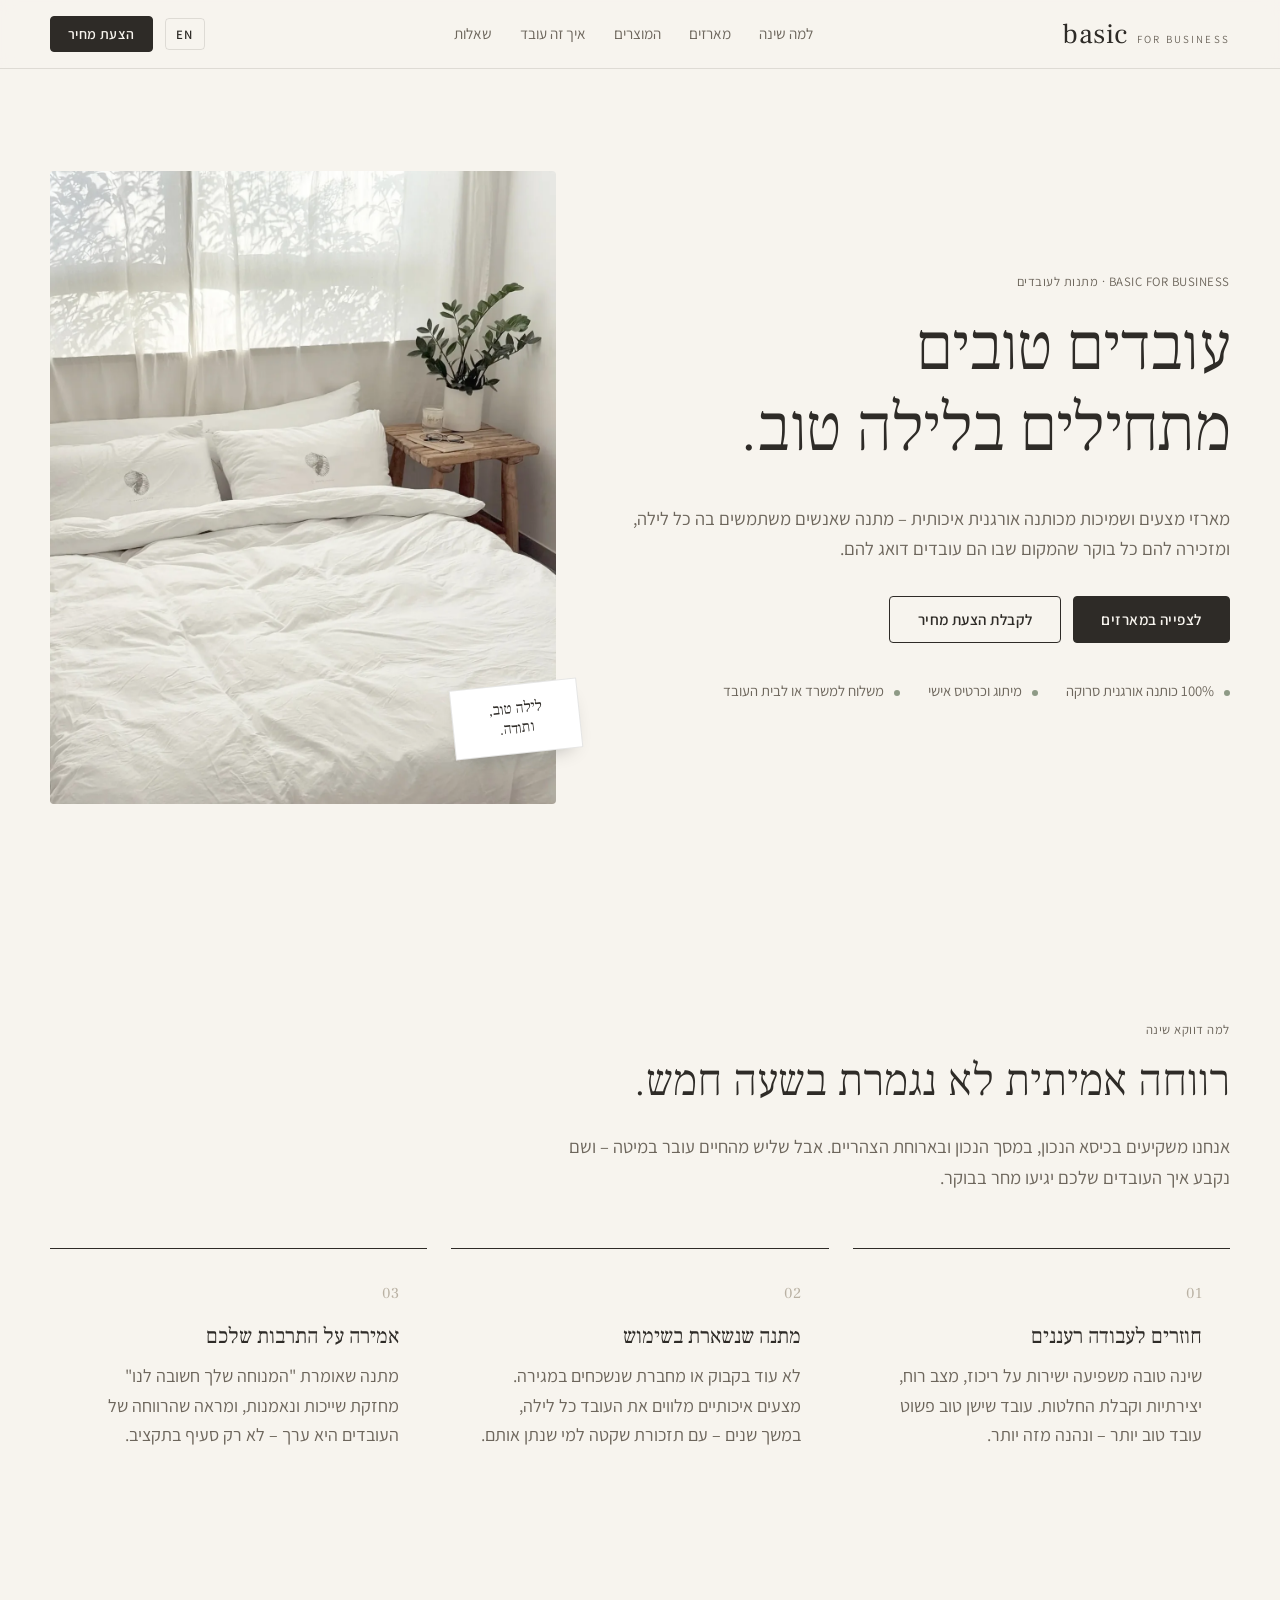
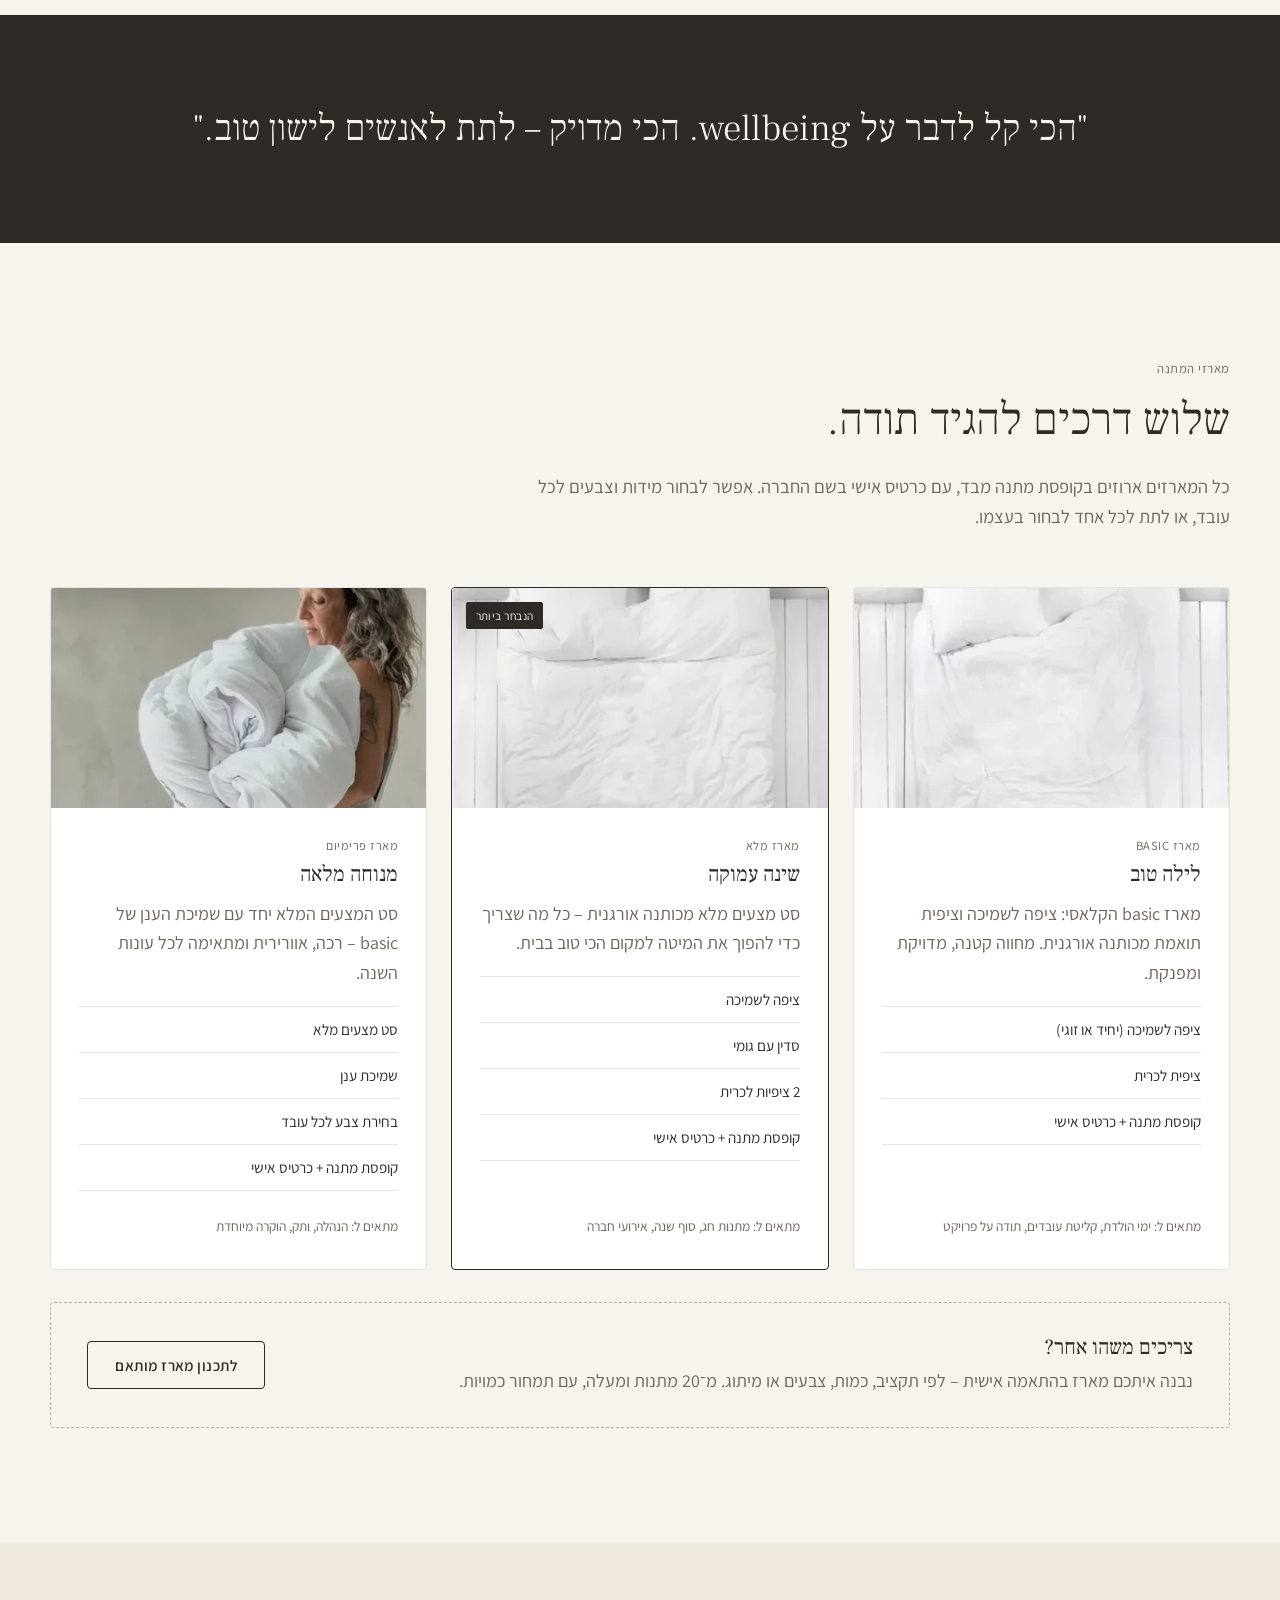
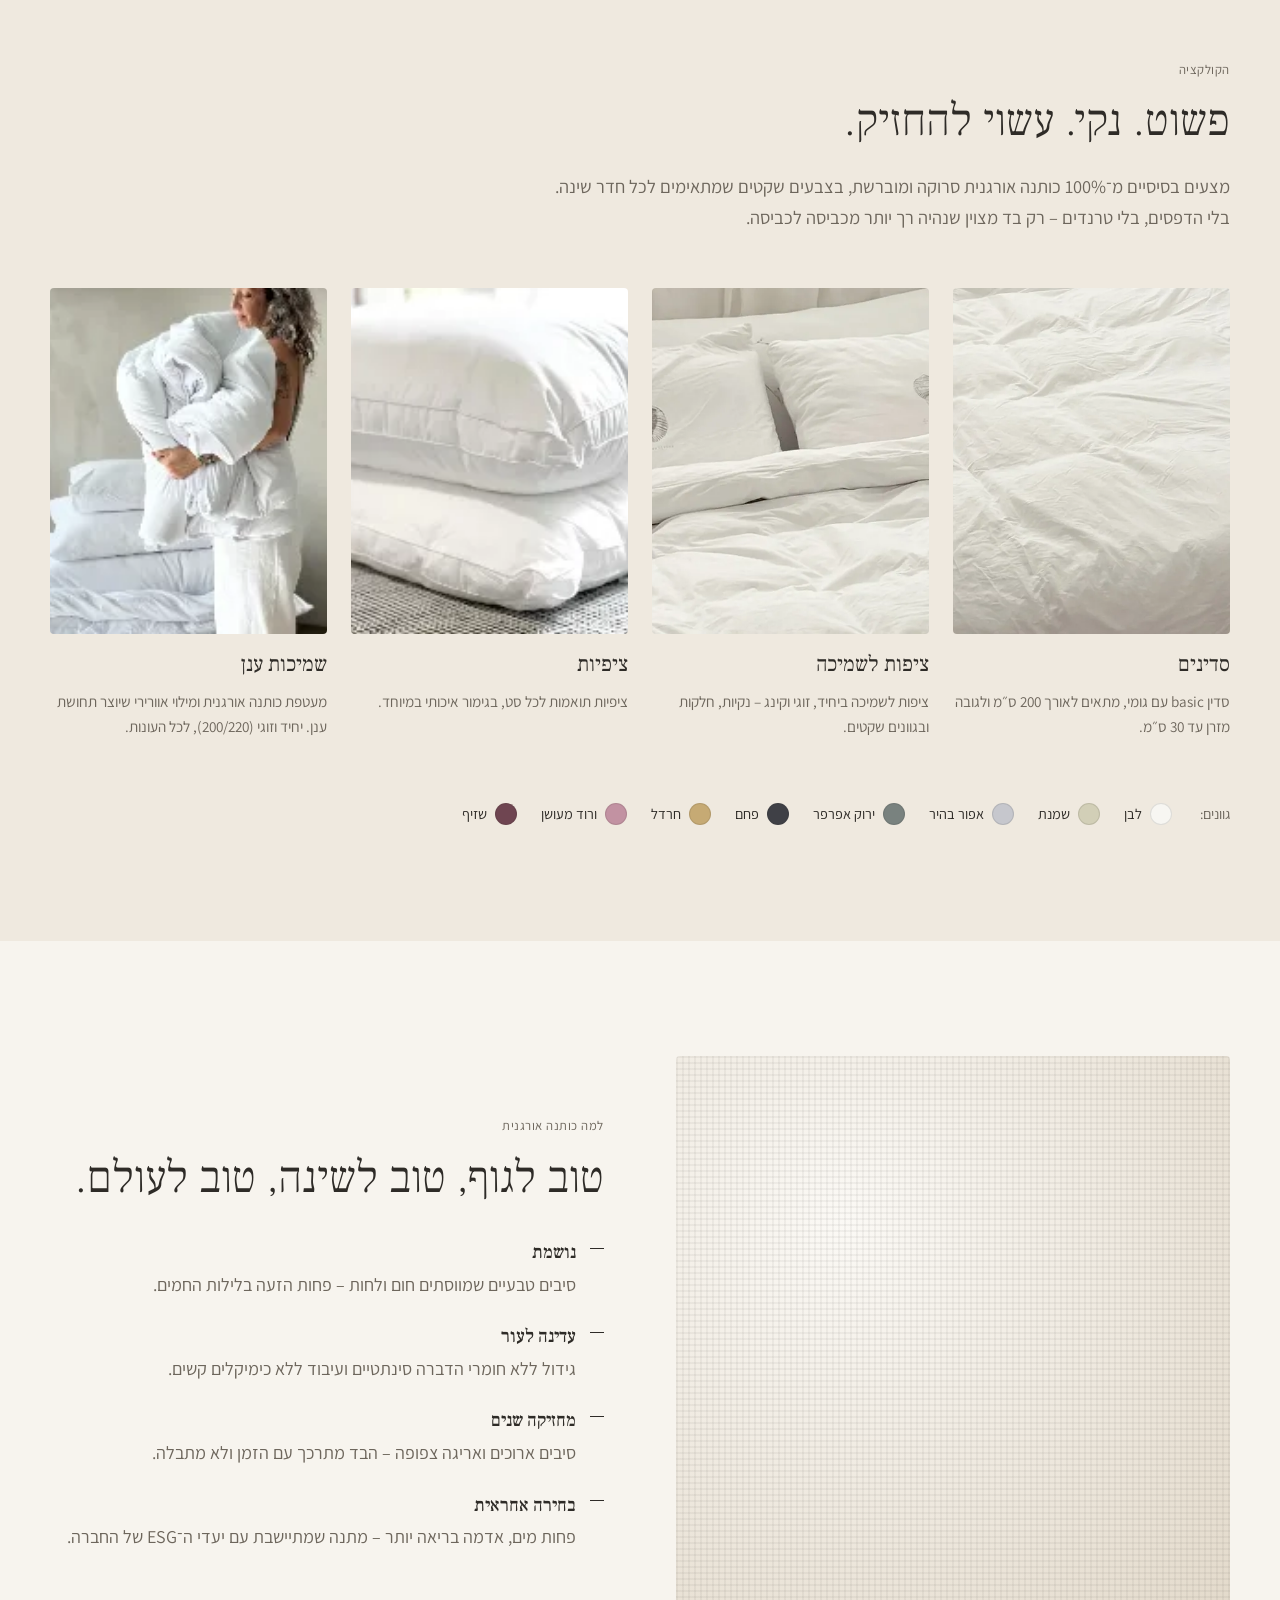
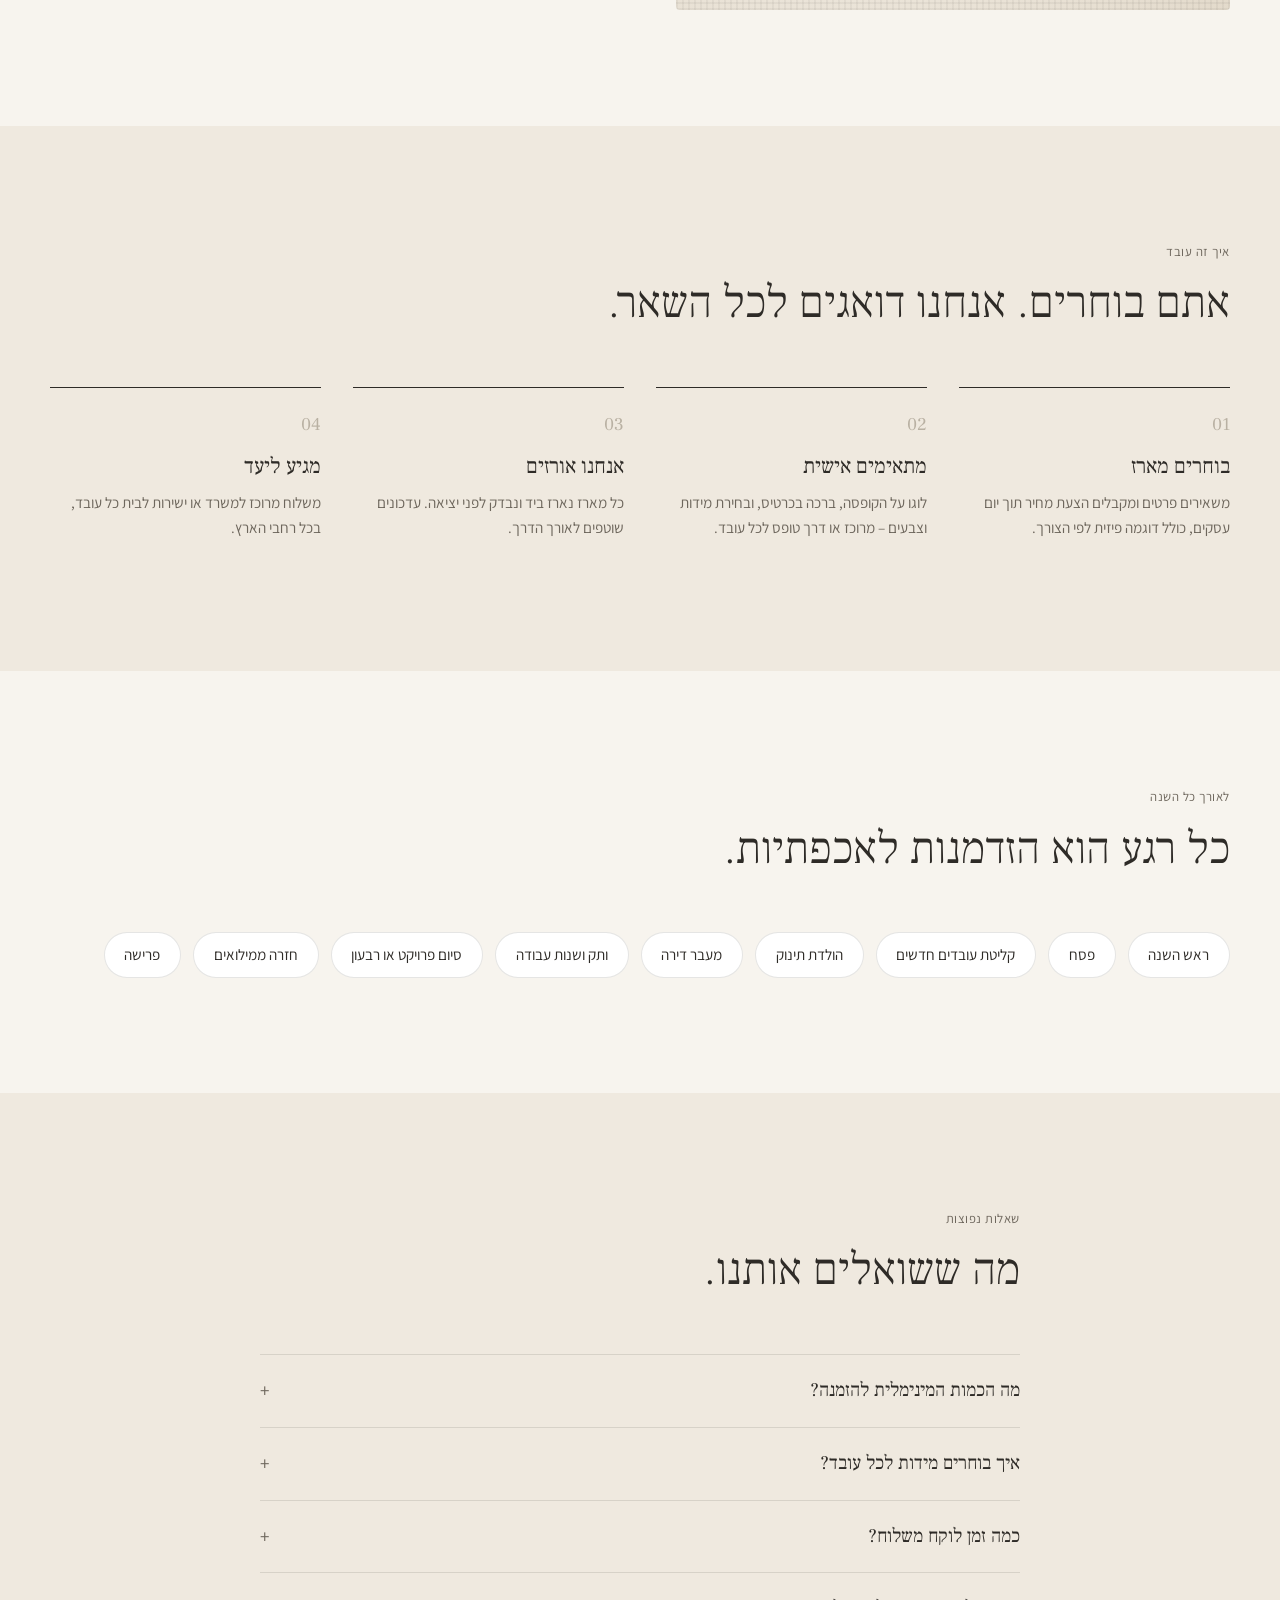
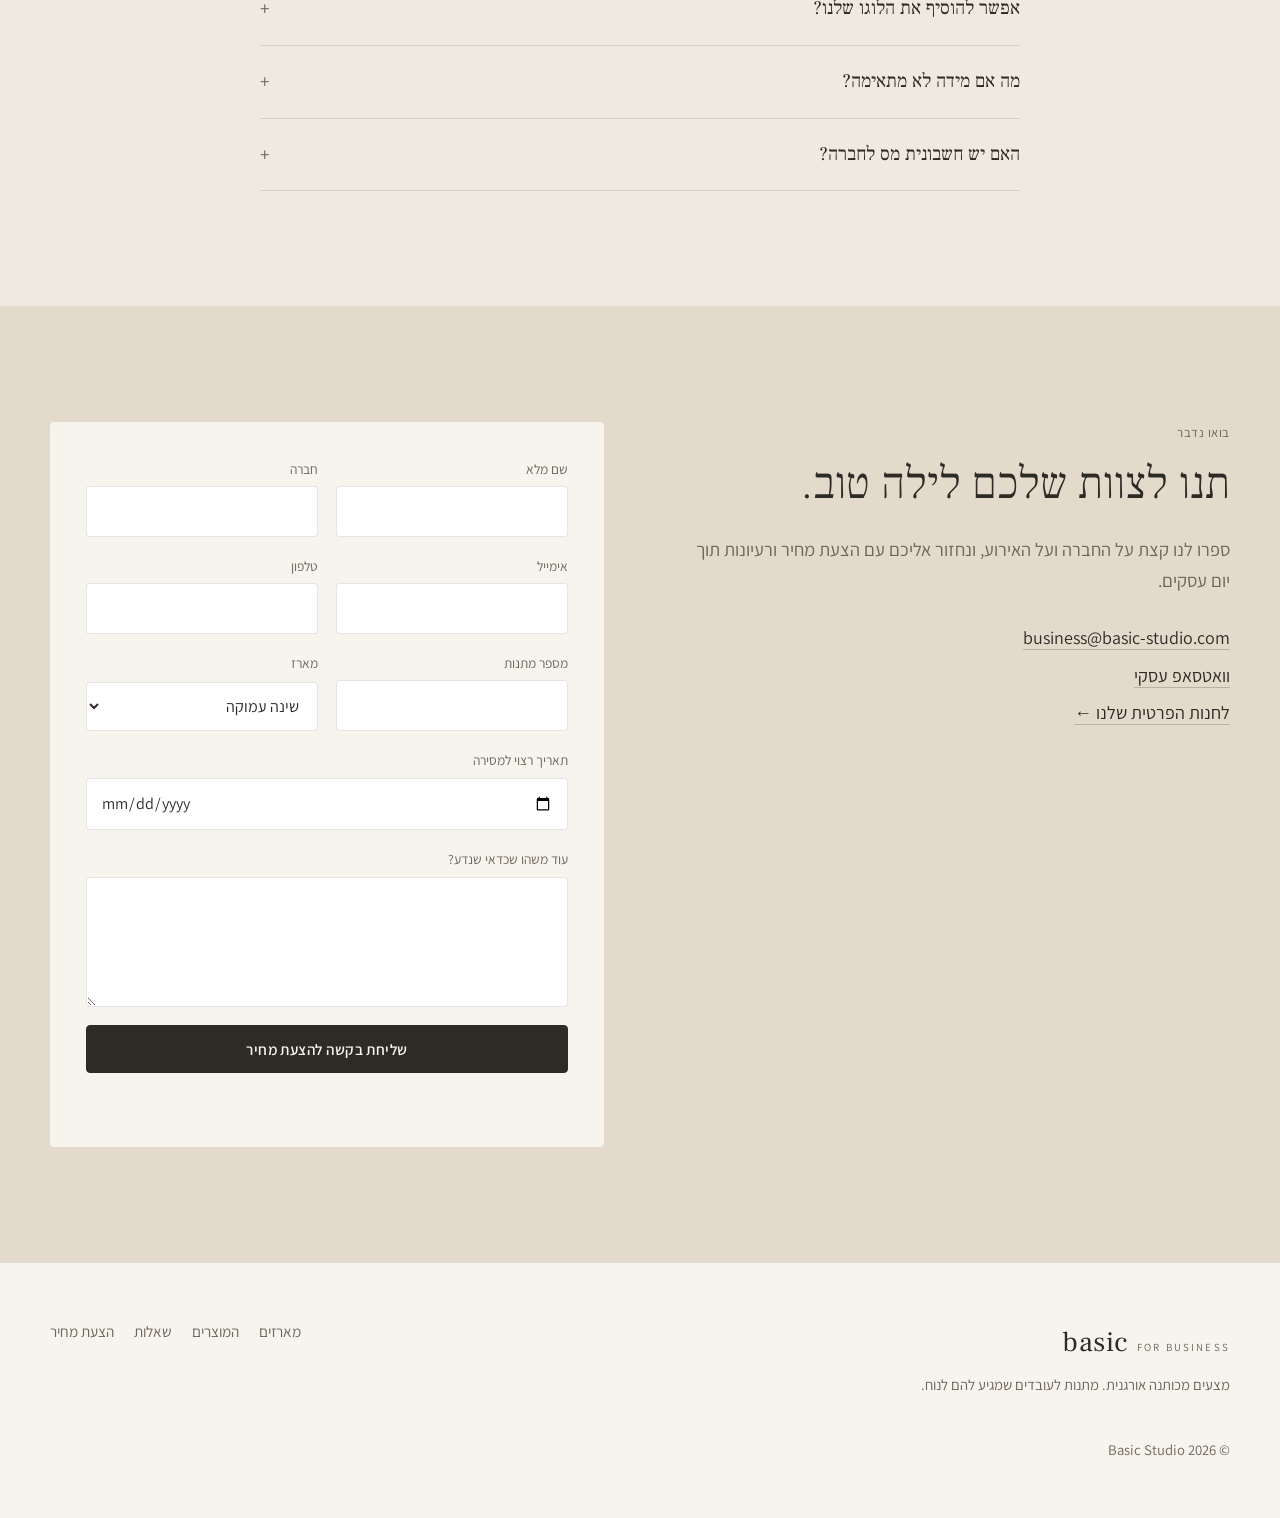
==== commit a789ddc7: "Use real basic product photos and brand colours Replace CSS placeholder visuals with photos cropped " ====
--- a/index.html
+++ b/index.html
@@ -48,15 +48,10 @@
           <li data-i18n="hero.f3">משלוח למשרד או לבית העובד</li>
         </ul>
       </div>
-      <div class="hero__visual" aria-hidden="true">
-        <div class="stack">
-          <div class="fold fold--1"></div>
-          <div class="fold fold--2"></div>
-          <div class="fold fold--3"></div>
-          <div class="ribbon"></div>
-          <div class="tag"><span data-i18n="hero.tag">לילה טוב,<br>ותודה.</span></div>
-        </div>
-      </div>
+      <figure class="hero__visual">
+        <img src="assets/photos/bedroom.webp" width="1200" height="1600" alt="" data-i18n-alt="img.hero">
+        <div class="tag" aria-hidden="true"><span data-i18n="hero.tag">לילה טוב,<br>ותודה.</span></div>
+      </figure>
     </div>
   </section>
 
@@ -106,7 +101,7 @@
 
       <div class="packages">
         <article class="pkg">
-          <div class="pkg__visual pkg__visual--1" aria-hidden="true"><span></span><span></span></div>
+          <img class="pkg__img" src="assets/photos/single-set.webp" width="434" height="385" loading="lazy" alt="" data-i18n-alt="img.pk1">
           <div class="pkg__body">
             <p class="pkg__label" data-i18n="pk1.label">מארז basic</p>
             <h3 data-i18n="pk1.name">לילה טוב</h3>
@@ -122,7 +117,7 @@
 
         <article class="pkg pkg--featured">
           <p class="pkg__badge" data-i18n="pk2.badge">הנבחר ביותר</p>
-          <div class="pkg__visual pkg__visual--2" aria-hidden="true"><span></span><span></span><span></span></div>
+          <img class="pkg__img" src="assets/photos/double-set.webp" width="434" height="385" loading="lazy" alt="" data-i18n-alt="img.pk2">
           <div class="pkg__body">
             <p class="pkg__label" data-i18n="pk2.label">מארז מלא</p>
             <h3 data-i18n="pk2.name">שינה עמוקה</h3>
@@ -138,7 +133,7 @@
         </article>
 
         <article class="pkg">
-          <div class="pkg__visual pkg__visual--3" aria-hidden="true"><span></span><span></span><span></span><span></span></div>
+          <img class="pkg__img" src="assets/photos/cloud-hug-wide.webp" width="625" height="286" loading="lazy" alt="" data-i18n-alt="img.pk3">
           <div class="pkg__body">
             <p class="pkg__label" data-i18n="pk3.label">מארז פרימיום</p>
             <h3 data-i18n="pk3.name">מנוחה מלאה</h3>
@@ -146,7 +141,7 @@
             <ul class="pkg__list">
               <li data-i18n="pk3.i1">סט מצעים מלא</li>
               <li data-i18n="pk3.i2">שמיכת ענן</li>
-              <li data-i18n="pk3.i3">בחירה מתוך 5 צבעי המותג</li>
+              <li data-i18n="pk3.i3">בחירת צבע לכל עובד</li>
               <li data-i18n="pk3.i4">קופסת מתנה + כרטיס אישי</li>
             </ul>
             <p class="pkg__for" data-i18n="pk3.for">מתאים ל: הנהלה, ותק, הוקרה מיוחדת</p>
@@ -174,34 +169,37 @@
       </div>
       <div class="products">
         <article class="product">
-          <div class="product__img product__img--sheet" aria-hidden="true"></div>
+          <img class="product__img" src="assets/photos/duvet-texture.webp" loading="lazy" alt="" data-i18n-alt="img.p1">
           <h3 data-i18n="col.p1t">סדינים</h3>
           <p data-i18n="col.p1p">סדין basic עם גומי, מתאים לאורך 200 ס״מ ולגובה מזרן עד 30 ס״מ.</p>
         </article>
         <article class="product">
-          <div class="product__img product__img--duvet" aria-hidden="true"></div>
+          <img class="product__img" src="assets/photos/bed-pillows.webp" loading="lazy" alt="" data-i18n-alt="img.p2">
           <h3 data-i18n="col.p2t">ציפות לשמיכה</h3>
           <p data-i18n="col.p2p">ציפות לשמיכה ביחיד, זוגי וקינג – נקיות, חלקות ובגוונים שקטים.</p>
         </article>
         <article class="product">
-          <div class="product__img product__img--pillow" aria-hidden="true"></div>
+          <img class="product__img" src="assets/photos/pillows-thumb.webp" loading="lazy" alt="" data-i18n-alt="img.p3">
           <h3 data-i18n="col.p3t">ציפיות</h3>
           <p data-i18n="col.p3p">ציפיות תואמות לכל סט, בגימור איכותי במיוחד.</p>
         </article>
         <article class="product">
-          <div class="product__img product__img--blanket" aria-hidden="true"></div>
+          <img class="product__img" src="assets/photos/cloud-thumb.webp" loading="lazy" alt="" data-i18n-alt="img.p4">
           <h3 data-i18n="col.p4t">שמיכות ענן</h3>
           <p data-i18n="col.p4p">מעטפת כותנה אורגנית ומילוי אוורירי שיוצר תחושת ענן. יחיד וזוגי (200/220), לכל העונות.</p>
         </article>
       </div>
       <div class="swatches">
-        <p data-i18n="col.colors">5 צבעי המותג:</p>
+        <p data-i18n="col.colors">גוונים:</p>
         <ul>
-          <li><span style="--c:#f6f2ea"></span><em data-i18n="col.c1">לבן</em></li>
-          <li><span style="--c:#d9bfb7"></span><em data-i18n="col.c2">ורוד מעושן</em></li>
-          <li><span style="--c:#c9c3b6"></span><em data-i18n="col.c3">אבן</em></li>
-          <li><span style="--c:#b5bfae"></span><em data-i18n="col.c4">מרווה</em></li>
-          <li><span style="--c:#8a8f96"></span><em data-i18n="col.c5">פחם רך</em></li>
+          <li><span style="--c:#f7f6f2"></span><em data-i18n="col.c1">לבן</em></li>
+          <li><span style="--c:#d2cfb7"></span><em data-i18n="col.c2">שמנת</em></li>
+          <li><span style="--c:#c6c7cd"></span><em data-i18n="col.c3">אפור בהיר</em></li>
+          <li><span style="--c:#79827f"></span><em data-i18n="col.c4">ירוק אפרפר</em></li>
+          <li><span style="--c:#3f4046"></span><em data-i18n="col.c5">פחם</em></li>
+          <li><span style="--c:#c6aa74"></span><em data-i18n="col.c6">חרדל</em></li>
+          <li><span style="--c:#c292a2"></span><em data-i18n="col.c7">ורוד מעושן</em></li>
+          <li><span style="--c:#6f4551"></span><em data-i18n="col.c8">שזיף</em></li>
         </ul>
       </div>
     </div>
--- a/assets/styles.css
+++ b/assets/styles.css
@@ -100,24 +100,13 @@
 .hero__facts { list-style: none; padding: 0; margin: 0; display: flex; flex-wrap: wrap; gap: 10px 28px; font-size: .92rem; color: var(--muted); }
 .hero__facts li::before { content: ""; display: inline-block; width: 6px; height: 6px; border-radius: 50%; background: var(--sage); margin-inline-end: 10px; vertical-align: middle; }
 
-.hero__visual { position: relative; aspect-ratio: 1 / 1.05; }
-.hero__visual::before {
-  content: ""; position: absolute; inset: 0;
-  background: radial-gradient(circle at 60% 40%, var(--linen), transparent 70%);
-}
-.stack { position: absolute; inset: 14% 10% 12%; }
-.fold {
-  position: absolute; inset-inline: 0; height: 26%;
-  border-radius: 6px;
-  box-shadow: 0 18px 30px -18px rgba(46, 43, 39, .35), inset 0 -6px 12px -8px rgba(0, 0, 0, .12);
-  background-image: repeating-linear-gradient(90deg, rgba(255,255,255,.18) 0 1px, transparent 1px 3px);
-}
-.fold--1 { bottom: 0; background-color: #c9c3b6; }
-.fold--2 { bottom: 24%; background-color: var(--blush); inset-inline: 4%; }
-.fold--3 { bottom: 48%; background-color: #fbf9f5; inset-inline: 8%; }
-.ribbon { position: absolute; top: 26%; bottom: 0; inset-inline-start: 34%; width: 14px; background: var(--sage); opacity: .85; }
+.hero__visual { position: relative; margin: 0; }
+.hero__visual img {
+  width: 100%; height: auto; aspect-ratio: 4 / 5; object-fit: cover; object-position: center 40%;
+  border-radius: var(--radius);
+}
 .tag {
-  position: absolute; top: 12%; inset-inline-start: calc(34% - 64px);
+  position: absolute; bottom: 8%; inset-inline-start: -24px;
   width: 128px; padding: 14px 12px;
   background: #fff; border: 1px solid var(--line);
   font-family: var(--serif); font-size: .95rem; text-align: center; line-height: 1.3;
@@ -149,15 +138,7 @@
   font-size: .72rem; letter-spacing: .12em; text-transform: uppercase;
   padding: .35em .8em; border-radius: 2px; margin: 0;
 }
-.pkg__visual { height: 190px; background: var(--linen); display: flex; flex-direction: column-reverse; align-items: center; justify-content: flex-start; padding-bottom: 28px; }
-.pkg__visual span {
-  display: block; height: 24px; border-radius: 3px; margin-top: -2px;
-  box-shadow: 0 8px 14px -10px rgba(0,0,0,.4);
-}
-.pkg__visual span:nth-child(1) { width: 58%; background: #c9c3b6; }
-.pkg__visual span:nth-child(2) { width: 52%; background: #fbf9f5; }
-.pkg__visual span:nth-child(3) { width: 46%; background: var(--blush); }
-.pkg__visual span:nth-child(4) { width: 40%; background: var(--sage); height: 34px; }
+.pkg__img { width: 100%; height: 220px; object-fit: cover; object-position: center top; background: var(--linen); }
 .pkg__body { padding: 28px 28px 32px; display: flex; flex-direction: column; flex: 1; }
 .pkg__label { font-size: .78rem; letter-spacing: .16em; text-transform: uppercase; color: var(--muted); margin-bottom: .4em; }
 .pkg__body > p:not(.pkg__label):not(.pkg__for) { color: var(--muted); }
@@ -175,20 +156,7 @@
 
 /* Collection */
 .products { display: grid; grid-template-columns: repeat(4, 1fr); gap: 24px; }
-.product__img { aspect-ratio: 4 / 5; border-radius: var(--radius); margin-bottom: 18px; position: relative; overflow: hidden; }
-.product__img::after {
-  content: ""; position: absolute; inset: 0;
-  background-image: repeating-linear-gradient(90deg, rgba(255,255,255,.14) 0 1px, transparent 1px 3px);
-}
-.product__img--sheet { background: linear-gradient(170deg, #fbf9f5 0 55%, #ece6db 55% 60%, #fbf9f5 60%); }
-.product__img--duvet { background: linear-gradient(160deg, var(--blush) 0 40%, #ceb2aa 40% 44%, var(--blush) 44%); }
-.product__img--pillow { background: #c9c3b6; }
-.product__img--pillow::before {
-  content: ""; position: absolute; inset: 34% 14%; z-index: 1;
-  background: #fbf9f5; border-radius: 18px;
-  box-shadow: 0 14px 22px -14px rgba(0,0,0,.35), inset 0 -8px 14px -10px rgba(0,0,0,.15);
-}
-.product__img--blanket { background: repeating-linear-gradient(0deg, #b5bfae 0 22px, #a9b4a2 22px 24px); }
+.product__img { width: 100%; aspect-ratio: 4 / 5; object-fit: cover; border-radius: var(--radius); margin-bottom: 18px; background: var(--sand); }
 .product p { color: var(--muted); font-size: .95rem; }
 
 .swatches { margin-top: 48px; display: flex; flex-wrap: wrap; align-items: center; gap: 12px 28px; }
@@ -275,6 +243,7 @@
   .split__visual { display: none; }
 }
 @media (max-width: 600px) {
+  .tag { inset-inline-start: 12px; }
   body { font-size: 17px; }
   .products, .steps, .form__row { grid-template-columns: 1fr; }
   .custom { flex-direction: column; align-items: flex-start; padding: 24px; }
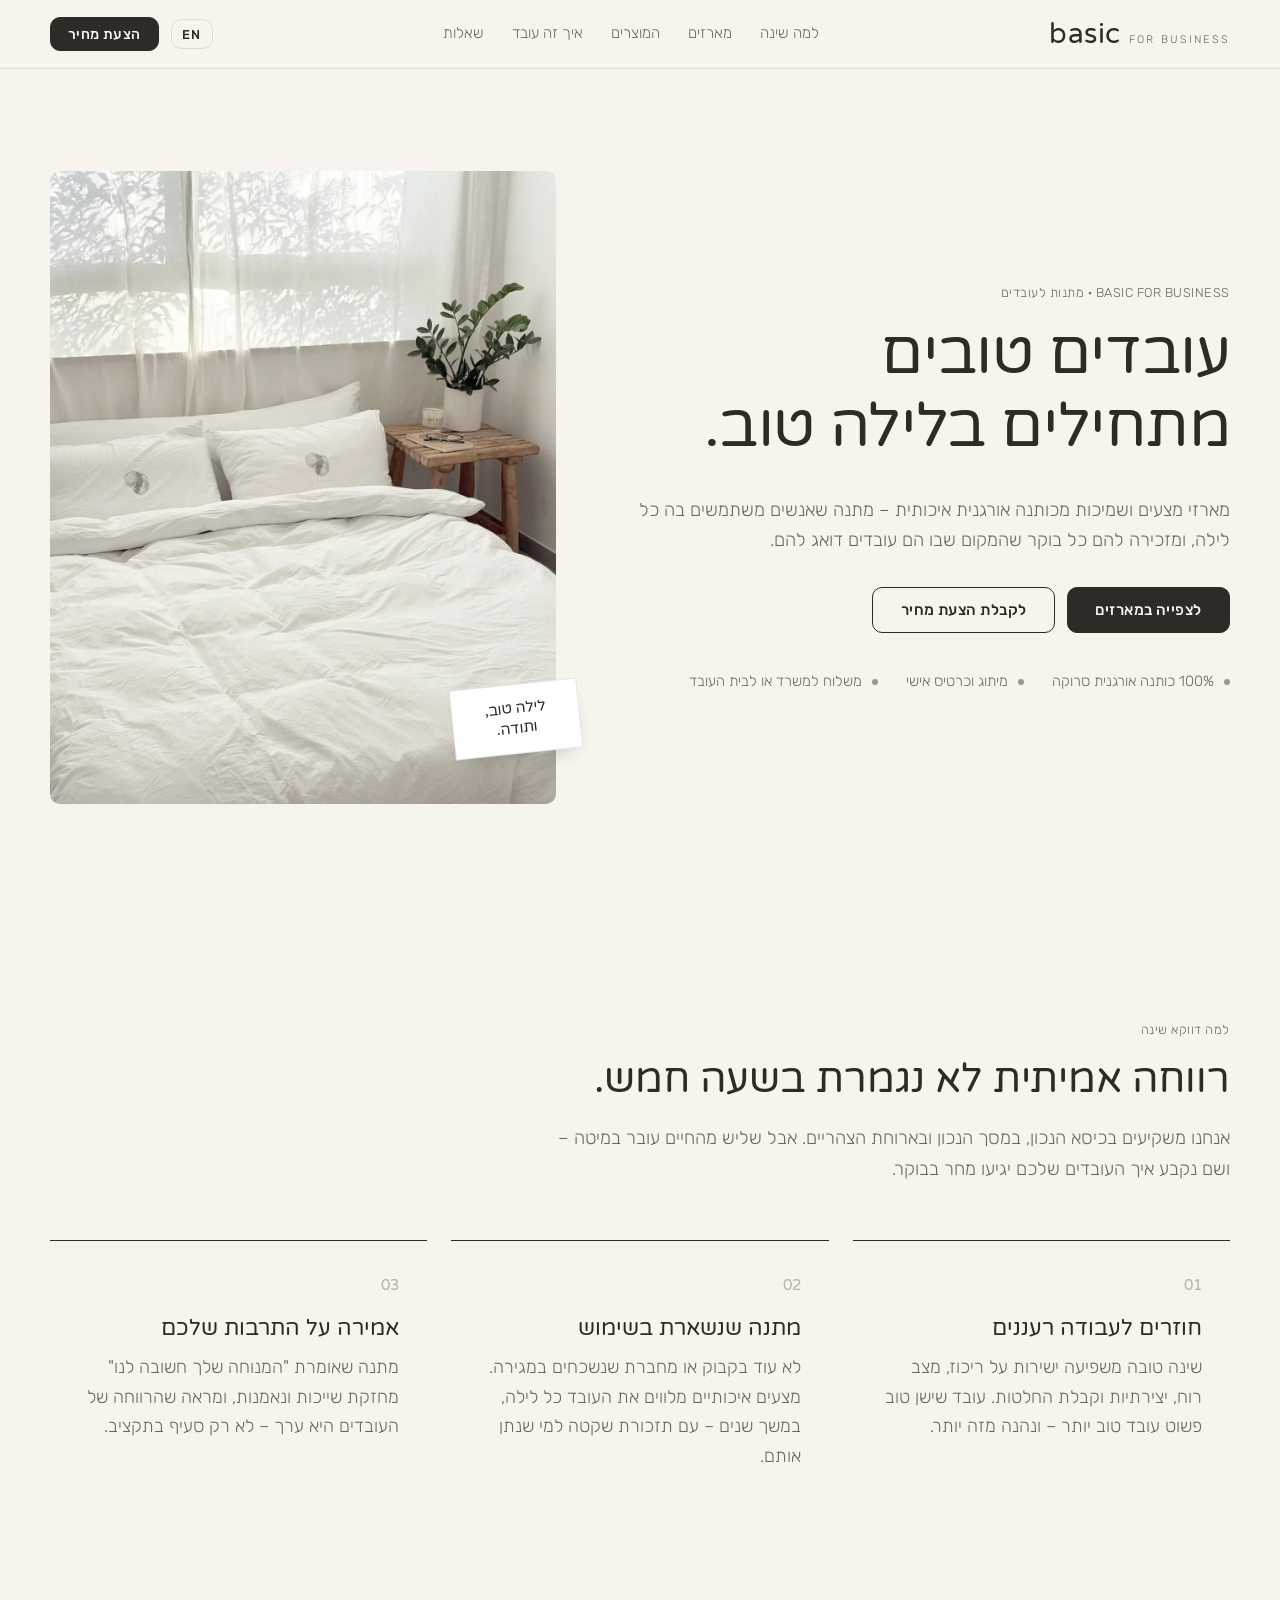
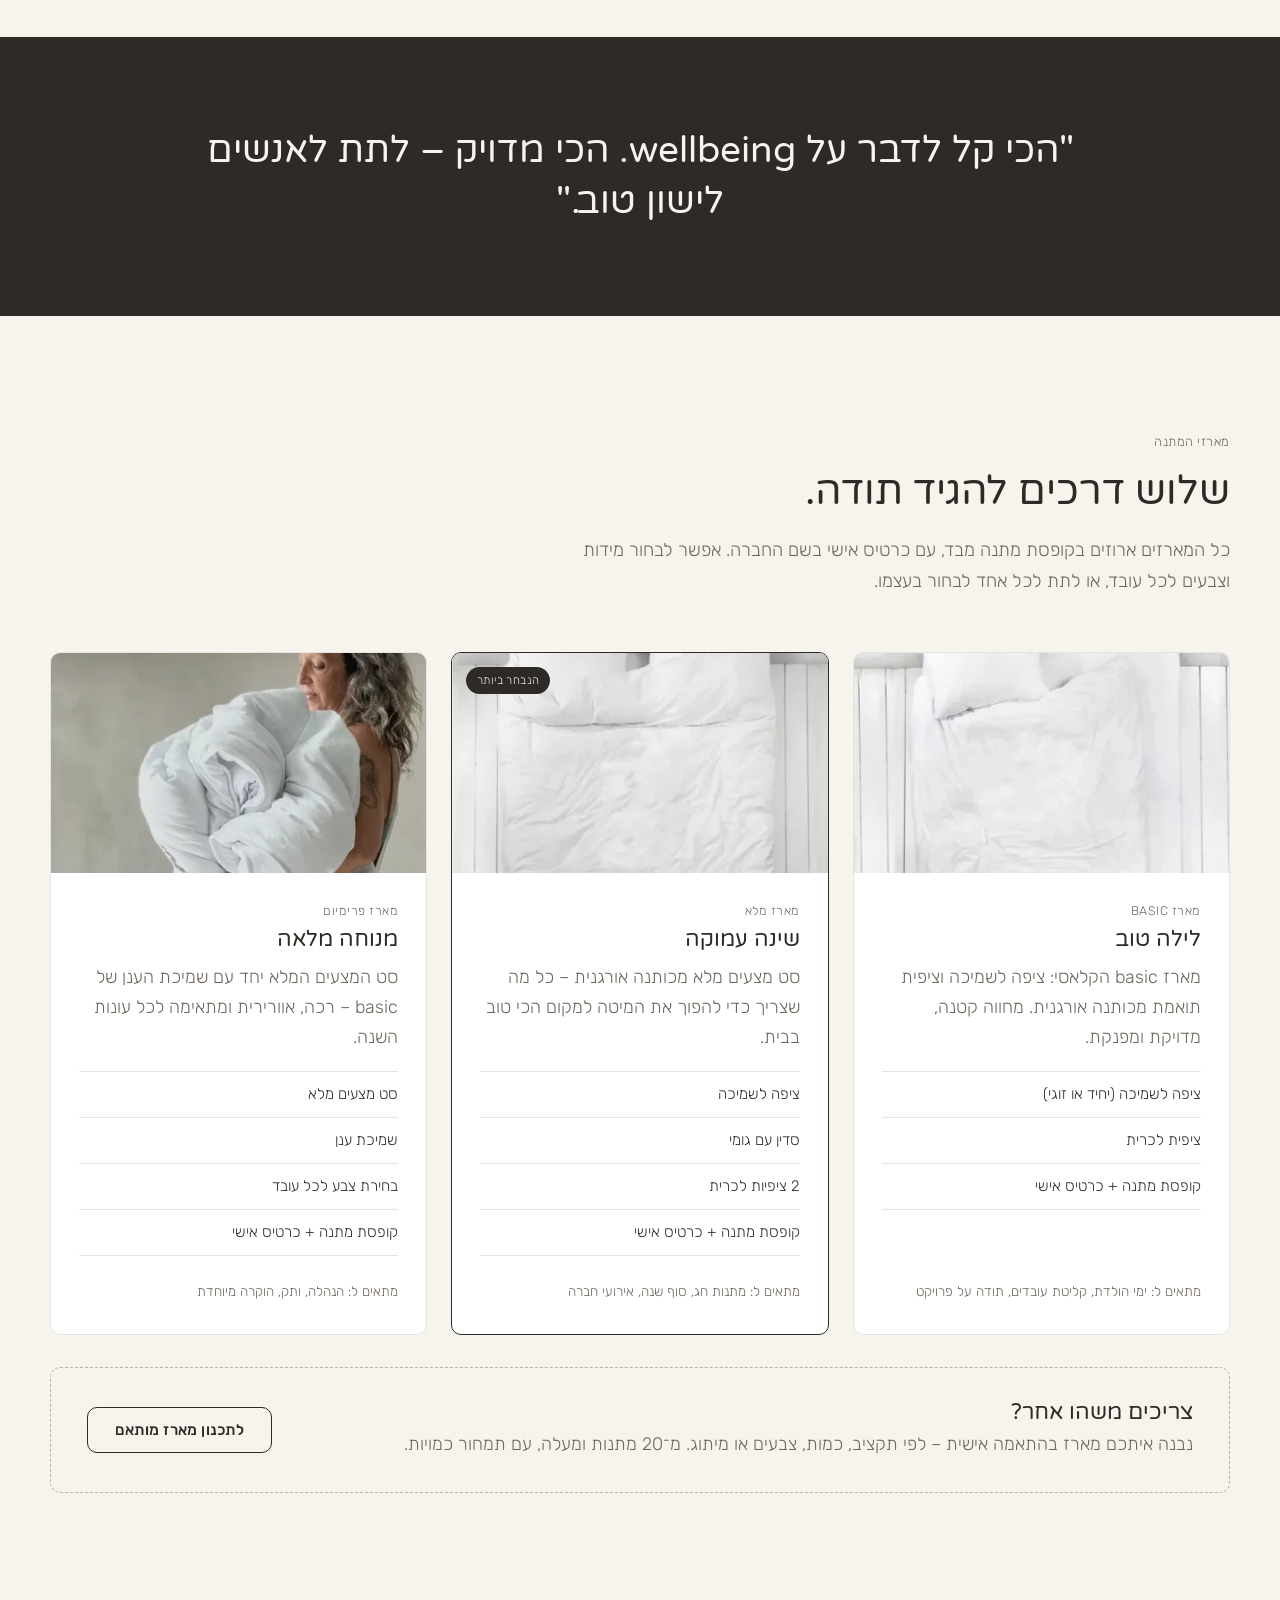
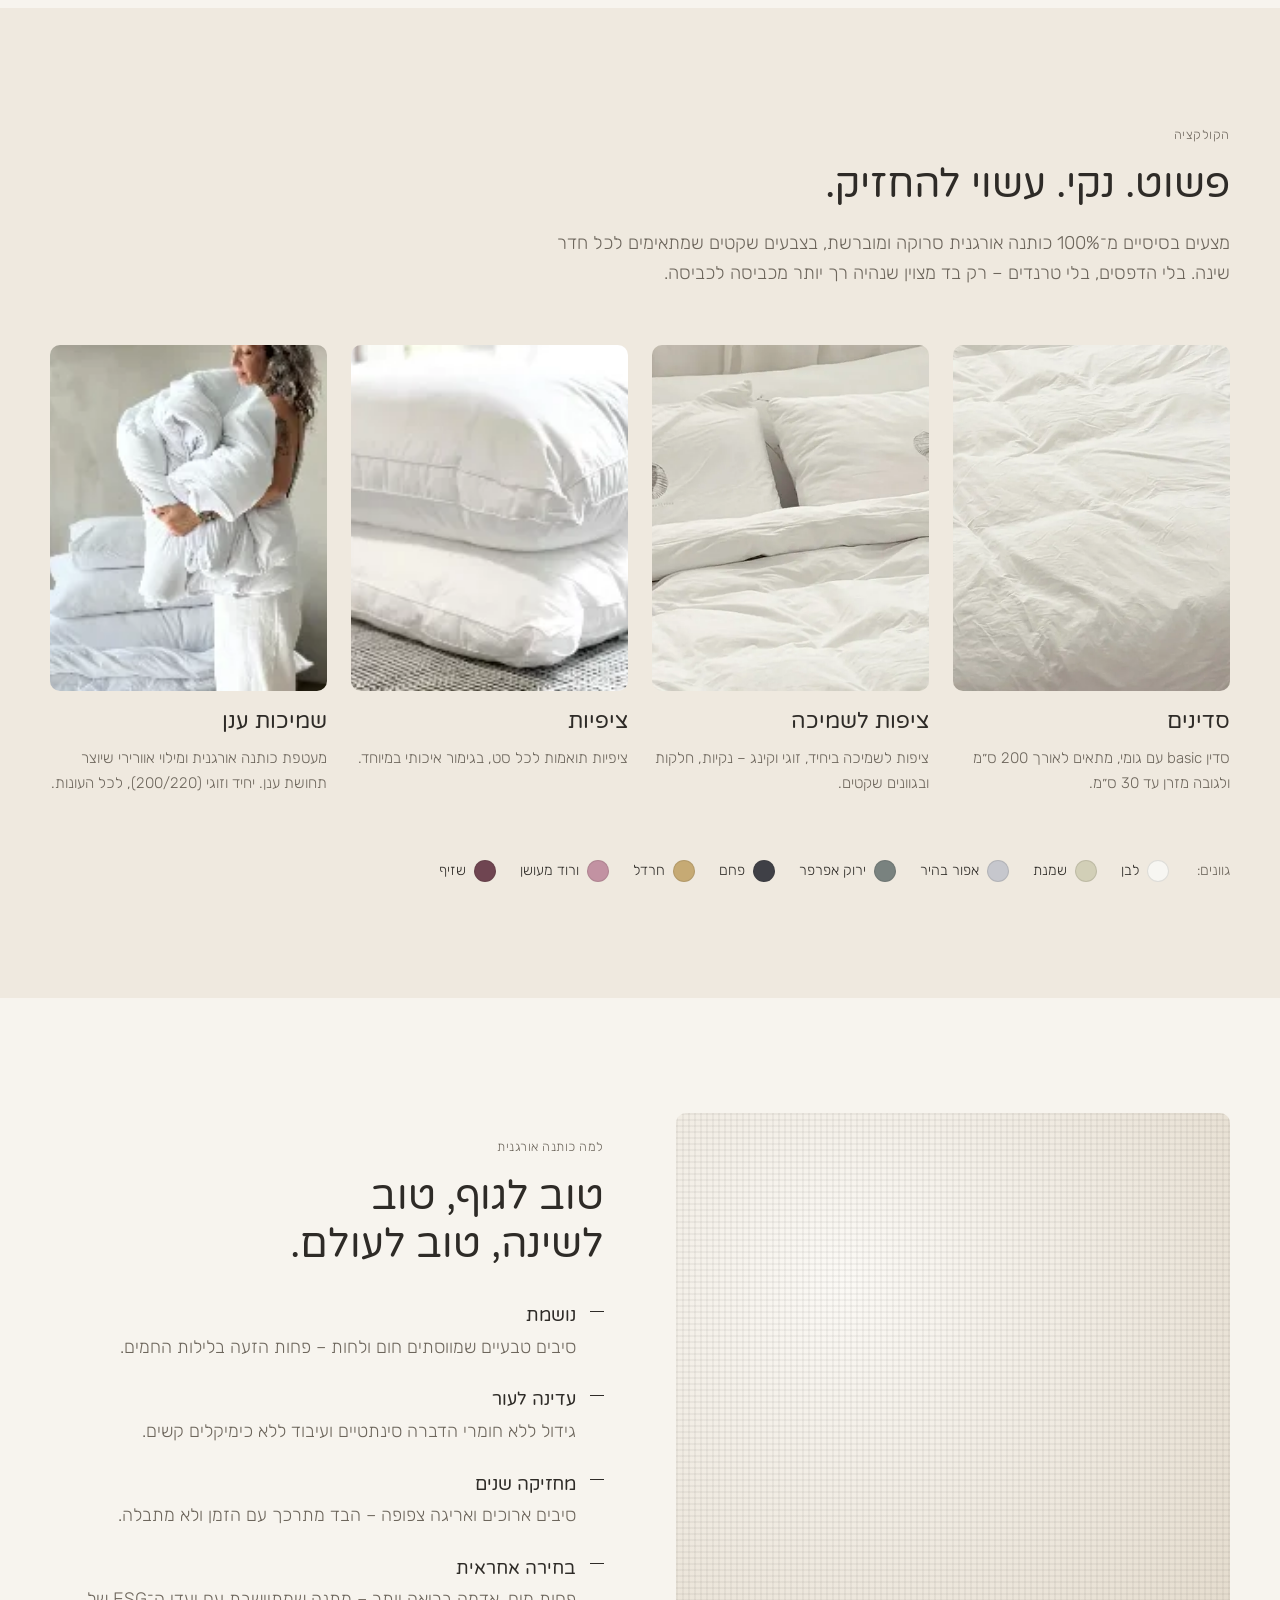
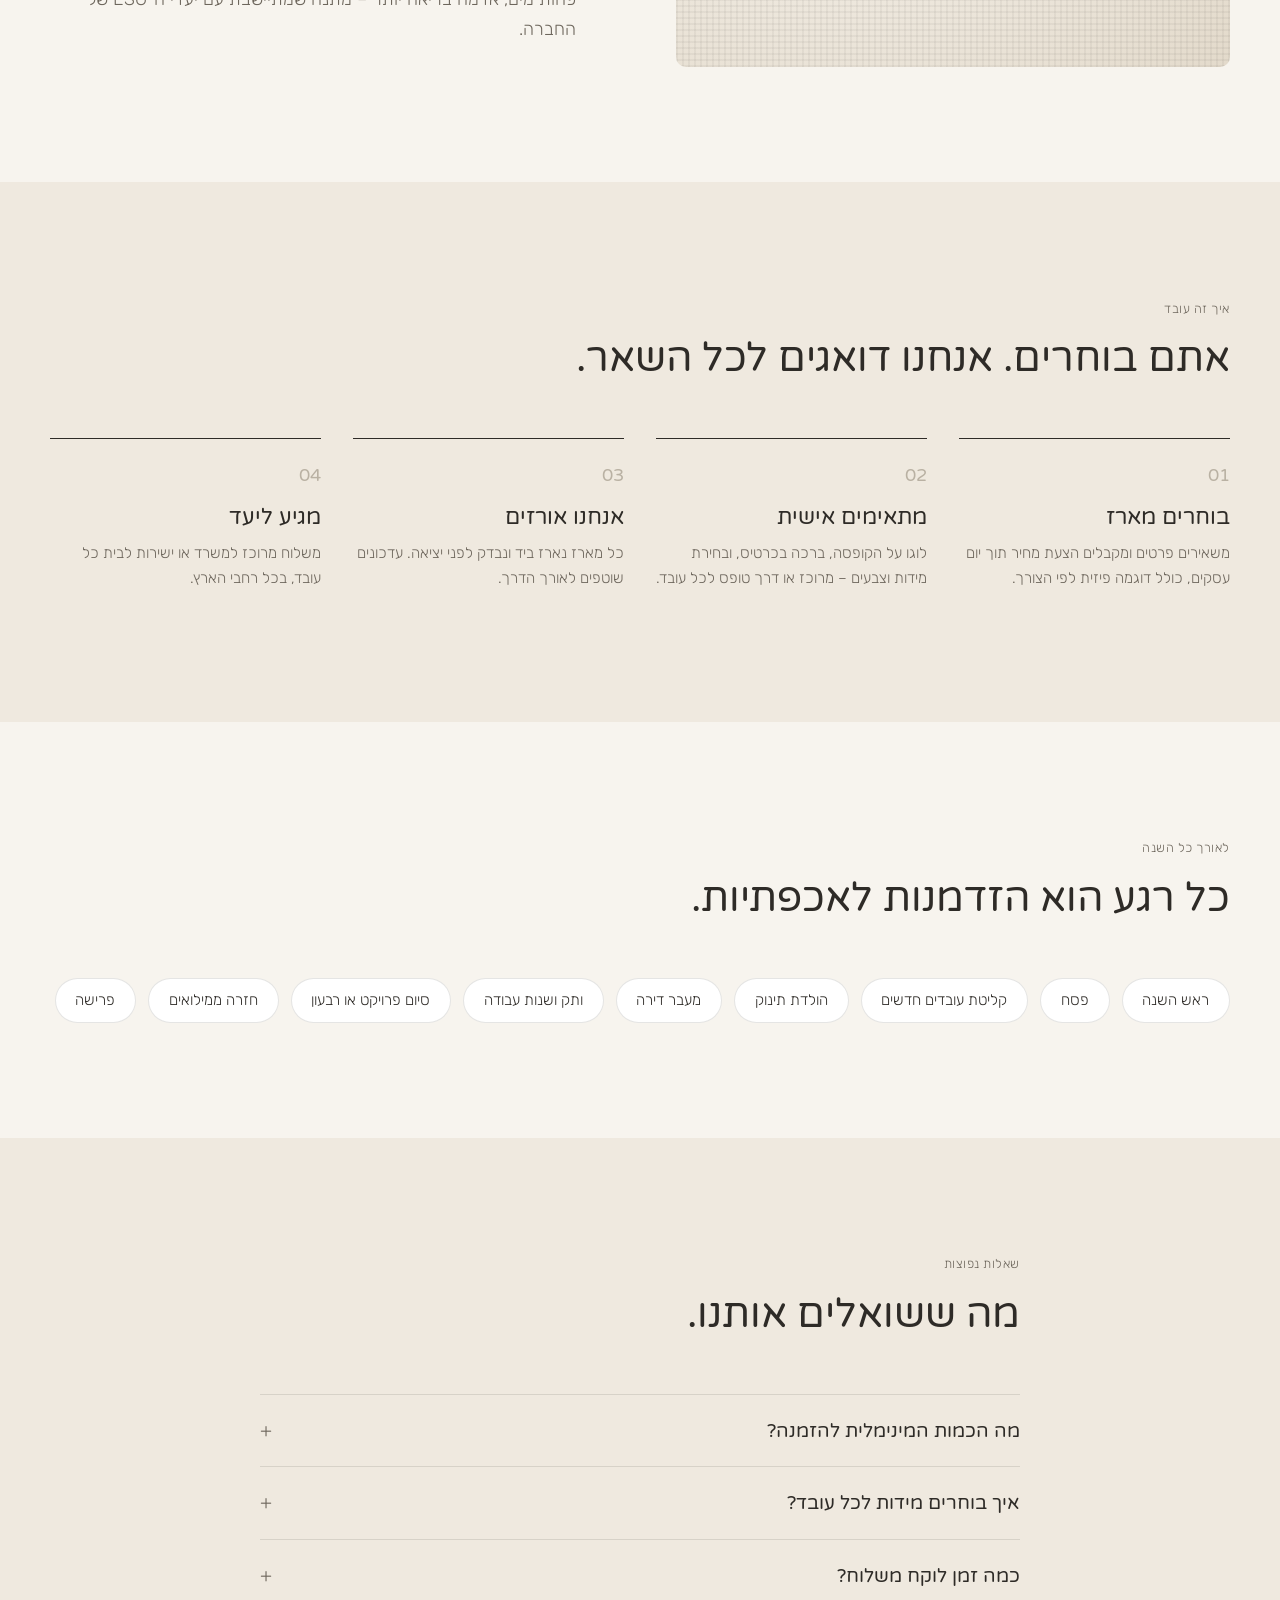
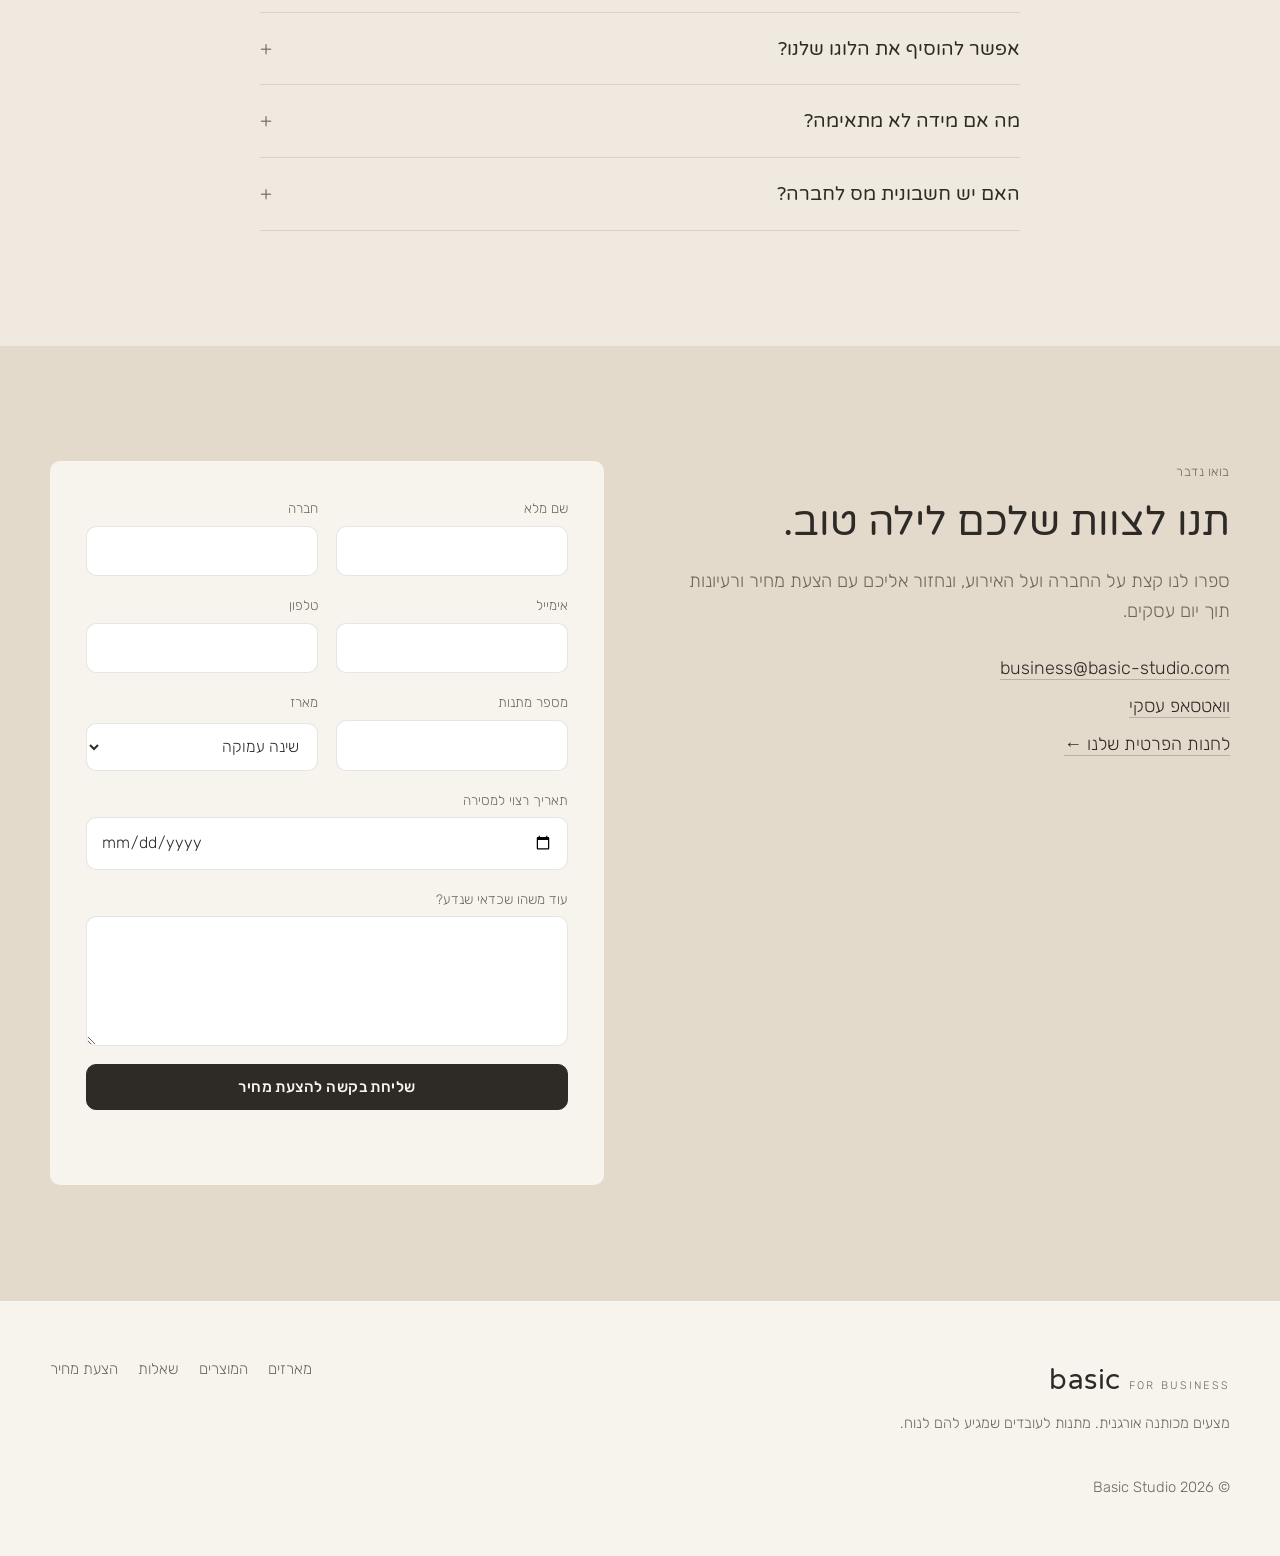
==== commit 6d111796: "Switch to softer rounded typography Use Varela Round for headings and light Rubik for body text (bot" ====
--- a/index.html
+++ b/index.html
@@ -7,7 +7,7 @@
   <meta name="description" content="מצעים ושמיכות מכותנה אורגנית איכותית – מארזי מתנה לחברות שרוצות עובדים ערניים, רגועים ומוקירים. משלוחים לכל הארץ.">
   <link rel="preconnect" href="https://fonts.googleapis.com">
   <link rel="preconnect" href="https://fonts.gstatic.com" crossorigin>
-  <link href="https://fonts.googleapis.com/css2?family=Assistant:wght@300;400;600&family=Frank+Ruhl+Libre:wght@300;400;500&display=swap" rel="stylesheet">
+  <link href="https://fonts.googleapis.com/css2?family=Rubik:wght@300;400;500&family=Varela+Round&display=swap" rel="stylesheet">
   <link rel="stylesheet" href="assets/styles.css">
 </head>
 <body>
--- a/assets/styles.css
+++ b/assets/styles.css
@@ -8,9 +8,9 @@
   --sage: #8e9a86;
   --blush: #d9bfb7;
   --line: rgba(46, 43, 39, .12);
-  --radius: 4px;
-  --serif: "Frank Ruhl Libre", Georgia, serif;
-  --sans: "Assistant", "Helvetica Neue", Arial, sans-serif;
+  --radius: 10px;
+  --serif: "Varela Round", "Rubik", "Arial Rounded MT Bold", Arial, sans-serif;
+  --sans: "Rubik", "Helvetica Neue", Arial, sans-serif;
 }
 
 *, *::before, *::after { box-sizing: border-box; }
@@ -22,14 +22,14 @@
   font-family: var(--sans);
   font-size: 18px;
   line-height: 1.65;
-  font-weight: 400;
+  font-weight: 300;
   -webkit-font-smoothing: antialiased;
 }
 img { max-width: 100%; display: block; }
 a { color: inherit; }
 h1, h2, h3 { font-family: var(--serif); font-weight: 400; line-height: 1.2; margin: 0 0 .5em; }
-h1 { font-size: clamp(2.4rem, 5.5vw, 4.2rem); font-weight: 300; letter-spacing: -.01em; }
-h2 { font-size: clamp(1.9rem, 3.6vw, 2.8rem); font-weight: 300; }
+h1 { font-size: clamp(2.2rem, 5vw, 3.8rem); font-weight: 400; letter-spacing: -.01em; text-wrap: balance; }
+h2 { font-size: clamp(1.75rem, 3.3vw, 2.5rem); font-weight: 400; text-wrap: balance; }
 h3 { font-size: 1.35rem; }
 p { margin: 0 0 1em; }
 
@@ -54,7 +54,7 @@
   padding: .85em 1.8em;
   border: 1px solid var(--ink);
   border-radius: var(--radius);
-  font: 600 .95rem var(--sans);
+  font: 500 .95rem var(--sans);
   letter-spacing: .03em;
   cursor: pointer;
   transition: background .2s, color .2s;
@@ -88,7 +88,7 @@
 .nav__actions { display: flex; align-items: center; gap: 12px; }
 .lang {
   background: none; border: 1px solid var(--line); border-radius: var(--radius);
-  font: 600 .8rem var(--sans); letter-spacing: .1em;
+  font: 500 .8rem var(--sans); letter-spacing: .1em;
   padding: .5em .8em; cursor: pointer; color: var(--ink);
 }
 .lang:hover { border-color: var(--ink); }
@@ -126,7 +126,7 @@
 .card p { color: var(--muted); }
 
 .band { background: var(--ink); color: var(--paper); padding: clamp(56px, 7vw, 88px) 0; }
-.band__quote { font-family: var(--serif); font-weight: 300; font-size: clamp(1.5rem, 3vw, 2.3rem); text-align: center; max-width: 900px; margin: 0 auto; line-height: 1.4; }
+.band__quote { font-family: var(--serif); font-weight: 400; font-size: clamp(1.5rem, 3vw, 2.3rem); text-align: center; max-width: 900px; margin: 0 auto; line-height: 1.4; }
 
 /* Packages */
 .packages { display: grid; grid-template-columns: repeat(3, 1fr); gap: 24px; align-items: stretch; }
@@ -136,7 +136,7 @@
   position: absolute; top: 14px; inset-inline-end: 14px; z-index: 1;
   background: var(--ink); color: var(--paper);
   font-size: .72rem; letter-spacing: .12em; text-transform: uppercase;
-  padding: .35em .8em; border-radius: 2px; margin: 0;
+  padding: .35em .9em; border-radius: 999px; margin: 0;
 }
 .pkg__img { width: 100%; height: 220px; object-fit: cover; object-position: center top; background: var(--linen); }
 .pkg__body { padding: 28px 28px 32px; display: flex; flex-direction: column; flex: 1; }
@@ -179,7 +179,7 @@
 .ticks { list-style: none; padding: 0; margin: 32px 0 0; display: grid; gap: 22px; }
 .ticks li { display: grid; gap: 2px; padding-inline-start: 28px; position: relative; }
 .ticks li::before { content: ""; position: absolute; inset-inline-start: 0; top: .6em; width: 14px; height: 1px; background: var(--ink); }
-.ticks strong { font-family: var(--serif); font-weight: 500; font-size: 1.15rem; }
+.ticks strong { font-family: var(--serif); font-weight: 400; font-size: 1.15rem; }
 .ticks span { color: var(--muted); }
 
 /* Steps */
@@ -230,7 +230,7 @@
 html[lang="he"] .eyebrow, html[lang="he"] .pkg__label, html[lang="he"] .pkg__badge { letter-spacing: .04em; }
 
 /* English (LTR) tweaks */
-html[lang="en"] h1 { letter-spacing: -.02em; }
+html[lang="en"] h1 { letter-spacing: -.015em; }
 
 /* Responsive */
 @media (max-width: 1000px) {
